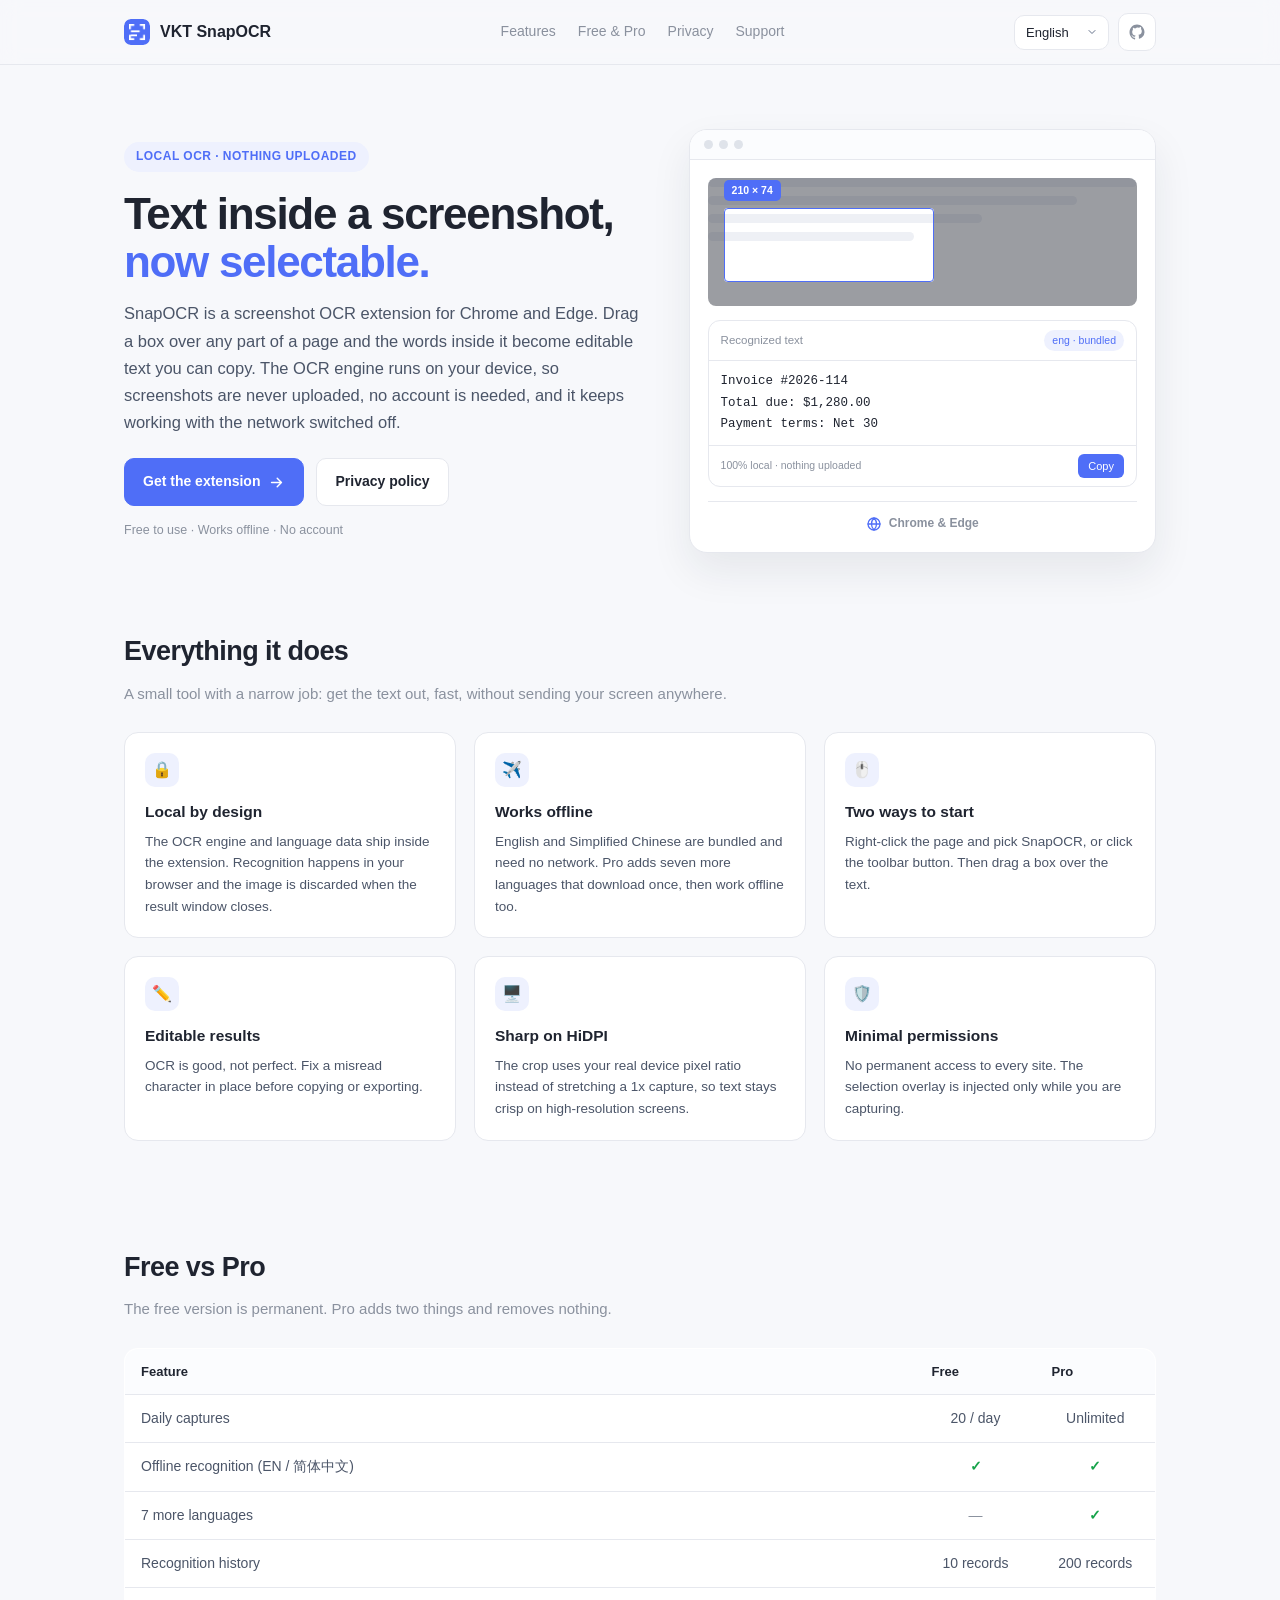
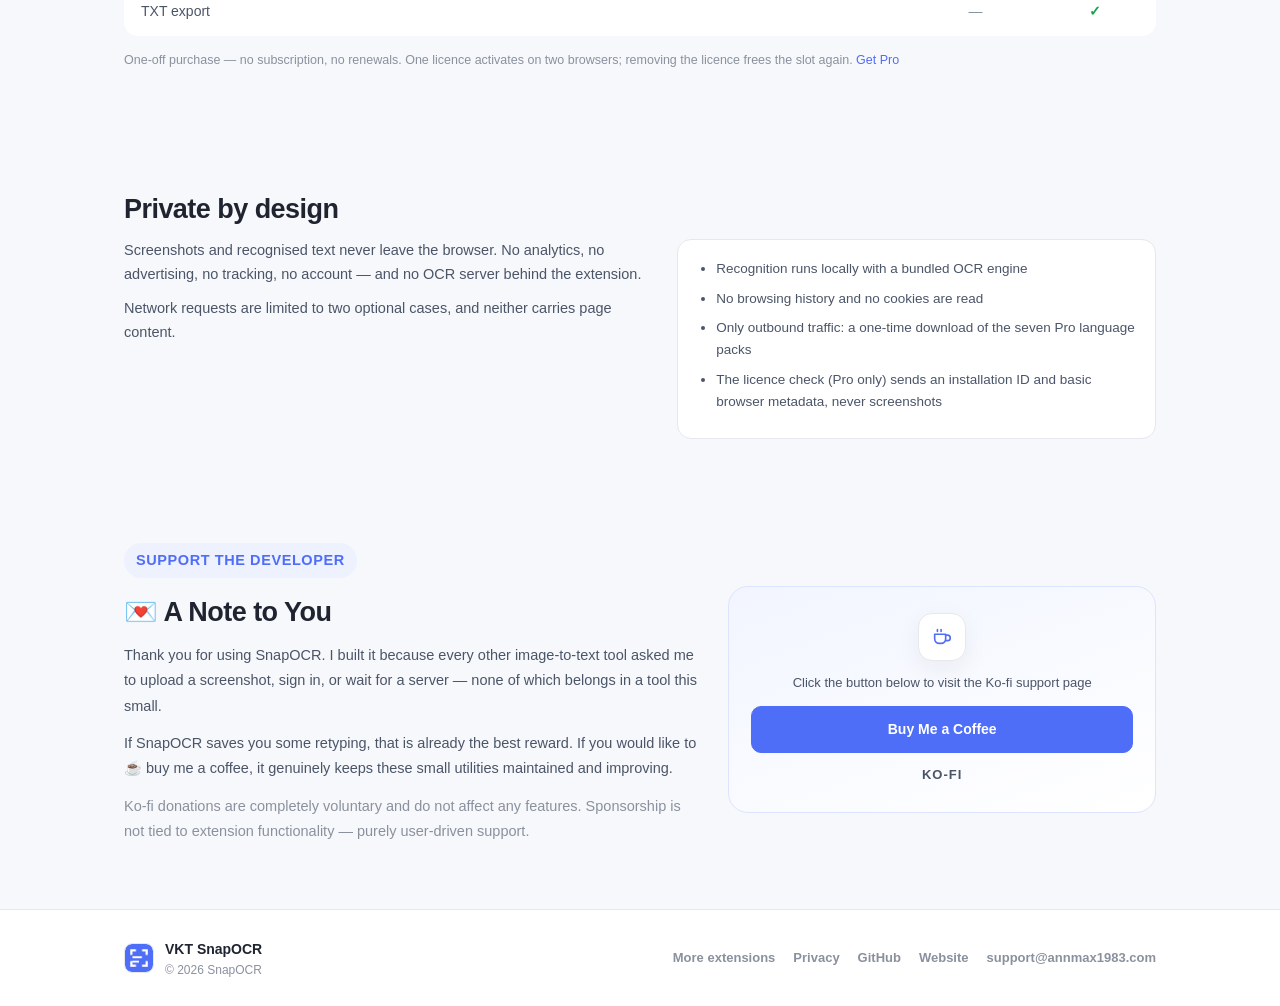
==== index.html @ 5185edb7 "Initial commit: VKT SnapOCR store listing and landing page" ====
<!DOCTYPE html>
<html lang="en">
<head>
<meta charset="utf-8">
<meta name="viewport" content="width=device-width, initial-scale=1">
<title>VKT SnapOCR — Screenshot to text, 100% on your device</title>
<meta name="description" content="VKT SnapOCR is a screenshot OCR extension for Chrome and Edge. Drag a box over any part of a page and copy the text. The OCR runs locally: screenshots are never uploaded.">
<link rel="icon" href="icons/icon128.png">
<style>
:root{
  --accent:#4f6ef7;--accent-strong:#3d5bef;--accent-soft:#eef1fe;
  --ink:#1f2430;--body:#4b5568;--muted:#8a919e;--line:#e6e8ee;
  --bg:#f7f8fb;--surface:#fff;--radius:14px;
  --shadow:0 18px 40px rgba(31,36,48,.08);--shadow-soft:0 8px 24px rgba(31,36,48,.06);
}
*{box-sizing:border-box}
html{scroll-behavior:smooth;scroll-padding-top:88px}
body{
  margin:0;background:var(--bg);color:var(--body);
  font-family:-apple-system,"Segoe UI",Roboto,"Microsoft YaHei",Arial,sans-serif;
  font-size:16px;line-height:1.65;-webkit-font-smoothing:antialiased;
}
img{max-width:100%;display:block}
a{color:var(--accent);text-decoration:none}
a:hover{text-decoration:underline}
.wrap{max-width:1080px;margin:0 auto;padding:0 24px}
header.site{position:sticky;top:0;z-index:20;background:rgba(247,248,251,.88);backdrop-filter:blur(10px);border-bottom:1px solid var(--line)}
.topbar-inner{display:flex;align-items:center;justify-content:space-between;height:64px}
.brand{display:flex;align-items:center;gap:10px;font-weight:800;color:var(--ink);font-size:16px}
.brand img{width:26px;height:26px;border-radius:7px}
.nav-links{display:flex;gap:22px;font-size:14px}
.nav-links a{color:var(--muted)}
.nav-links a:hover{color:var(--accent);text-decoration:none}
.top-actions{display:flex;align-items:center;gap:9px}
.icon-btn{width:38px;height:38px;display:grid;place-items:center;border-radius:10px;border:1px solid var(--line);background:#fff;color:var(--muted)}
.icon-btn:hover{color:var(--accent);border-color:#cdd7fe;text-decoration:none}
.lang{appearance:none;border:1px solid var(--line);background:#fff;border-radius:10px;padding:9px 30px 9px 11px;font-size:13px;color:var(--ink);cursor:pointer;
  background-image:url("data:image/svg+xml,%3Csvg xmlns='http://www.w3.org/2000/svg' width='12' height='12' viewBox='0 0 24 24' fill='none' stroke='%2364718a' stroke-width='2' stroke-linecap='round' stroke-linejoin='round'%3E%3Cpath d='m6 9 6 6 6-6'/%3E%3C/svg%3E");
  background-repeat:no-repeat;background-position:right 10px center;background-size:12px}

.hero{padding:64px 0 24px}
.hero-grid{display:grid;grid-template-columns:1.05fr .95fr;gap:48px;align-items:center}
.kicker{display:inline-flex;align-items:center;gap:8px;padding:5px 12px;border-radius:999px;background:var(--accent-soft);color:var(--accent);font-size:12px;font-weight:700;letter-spacing:.04em;text-transform:uppercase}
h1{font-size:44px;line-height:1.1;letter-spacing:-.03em;color:var(--ink);margin:18px 0 14px;font-weight:800}
h1 em{font-style:normal;color:var(--accent)}
.lede{font-size:16.5px;max-width:520px;margin:0 0 22px}
.cta-row{display:flex;gap:12px;flex-wrap:wrap;margin-bottom:14px}
.btn{display:inline-flex;align-items:center;justify-content:center;gap:8px;padding:11px 18px;border-radius:10px;border:1px solid var(--line);background:var(--surface);color:var(--ink);font-size:14px;font-weight:650}
.btn:hover{text-decoration:none;box-shadow:var(--shadow-soft)}
.btn-primary{background:var(--accent);border-color:var(--accent);color:#fff}
.btn-primary:hover{background:var(--accent-strong)}
.note{font-size:12.5px;color:var(--muted)}

.app-card{background:var(--surface);border:1px solid var(--line);border-radius:18px;box-shadow:var(--shadow);overflow:hidden}
.mock-bar{display:flex;align-items:center;gap:6px;padding:10px 14px;border-bottom:1px solid var(--line);background:#fbfcfe}
.dot{width:9px;height:9px;border-radius:50%;background:#dfe3ea}
.mock-body{padding:18px;position:relative}
.fake-lines span{display:block;height:9px;border-radius:5px;background:#eef0f5;margin-bottom:9px}
.fake-lines span:nth-child(2){width:86%}
.fake-lines span:nth-child(3){width:64%}
.sel{position:absolute;left:16px;top:30px;width:210px;height:74px;border:1.5px solid var(--accent);border-radius:4px;box-shadow:0 0 0 999px rgba(18,22,34,.42)}
.sel-tag{position:absolute;left:16px;top:2px;background:var(--accent);color:#fff;font-size:10.5px;font-weight:700;padding:2px 8px;border-radius:5px}
.result-card{margin-top:14px;border:1px solid var(--line);border-radius:12px;background:#fff}
.result-head{display:flex;justify-content:space-between;align-items:center;padding:9px 12px;border-bottom:1px solid var(--line);font-size:11.5px;color:var(--muted)}
.result-text{padding:10px 12px;font-size:12.5px;line-height:1.7;color:var(--ink);font-family:Consolas,"Microsoft YaHei",monospace}
.result-foot{display:flex;justify-content:space-between;align-items:center;padding:8px 12px;border-top:1px solid var(--line);font-size:10.5px;color:var(--muted)}
.pill{font-size:10.5px;color:var(--accent);background:var(--accent-soft);border-radius:999px;padding:2px 8px}
.mini-btn{font-size:11px;background:var(--accent);color:#fff;border-radius:6px;padding:3px 10px}
.app-footer{display:flex;align-items:center;justify-content:center;gap:7px;margin-top:14px;padding-top:12px;border-top:1px solid var(--line);color:var(--muted);font-size:12px;font-weight:650}
.app-footer svg{color:var(--accent)}

section.block{padding:52px 0}
h2{font-size:27px;letter-spacing:-.02em;color:var(--ink);margin:0 0 8px;font-weight:800}
.sub{color:var(--muted);margin:0 0 26px;font-size:15px}
.grid{display:grid;grid-template-columns:repeat(3,1fr);gap:18px}
.card{background:var(--surface);border:1px solid var(--line);border-radius:var(--radius);padding:20px}
.card h3{margin:0 0 6px;font-size:15.5px;color:var(--ink);font-weight:750}
.card p{margin:0;font-size:13.5px;line-height:1.6}
.ico{width:34px;height:34px;border-radius:10px;background:var(--accent-soft);display:flex;align-items:center;justify-content:center;margin-bottom:12px;font-size:16px}

table.plans{width:100%;border-collapse:collapse;background:var(--surface);border:1px solid var(--line);border-radius:var(--radius);overflow:hidden;font-size:14px}
table.plans th,table.plans td{padding:12px 16px;border-bottom:1px solid var(--line);text-align:left}
table.plans th{background:#fbfcfe;color:var(--ink);font-size:13px}
table.plans tr:last-child td{border-bottom:none}
table.plans td:not(:first-child){text-align:center;width:120px}
.yes{color:#16a34a;font-weight:700}
.no{color:var(--muted)}

.privacy-grid{display:grid;grid-template-columns:1.05fr .95fr;gap:24px;align-items:start}
.privacy-copy p{margin:0 0 10px;font-size:14.5px}
.privacy-list{background:var(--surface);border:1px solid var(--line);border-radius:var(--radius);padding:18px 20px}
.privacy-list ul{margin:0;padding-left:18px;font-size:13.5px}
.privacy-list li{margin-bottom:7px}

.support-grid{display:grid;grid-template-columns:1.15fr .85fr;gap:26px;align-items:center}
.support-copy p{max-width:640px;margin:0 0 12px;font-size:14.5px;line-height:1.75}
.disclaimer{margin:0;color:var(--muted);font-size:12px;line-height:1.6}
.kofi{display:flex;flex-direction:column;align-items:center;gap:12px;padding:26px 22px;border:1px solid #dde4fd;border-radius:20px;background:linear-gradient(160deg,#f2f5ff 0%,#ffffff 100%);text-align:center}
.kofi-icon{display:grid;place-items:center;width:48px;height:48px;border-radius:14px;background:#fff;border:1px solid var(--line);color:var(--accent);box-shadow:var(--shadow-soft)}
.kofi p{margin:0;color:var(--body);font-size:13px;line-height:1.6}
.kofi-btn{width:100%}
.kofi-note{margin:0;color:var(--muted);font-size:11.5px;font-weight:700;letter-spacing:.08em;text-transform:uppercase}

.site-footer{border-top:1px solid var(--line);background:#fff;padding:28px 0}
.footer-inner{display:flex;flex-wrap:wrap;gap:20px 32px;align-items:center;justify-content:space-between}
.footer-brand{display:flex;align-items:center;gap:11px;color:var(--ink);font-size:14px;font-weight:700}
.footer-brand img{width:30px;height:30px;border-radius:8px;border:1px solid var(--line);background:#fff}
.footer-brand .copy{display:block;color:var(--muted);font-size:12px;font-weight:500;line-height:1.4;margin-top:1px}
.footer-links{display:flex;flex-wrap:wrap;gap:9px 18px;align-items:center;font-size:13px;font-weight:600}
.footer-links a{color:var(--muted)}
.footer-links a:hover{color:var(--accent);text-decoration:none}

@media (max-width:900px){
  .hero-grid,.privacy-grid,.support-grid{grid-template-columns:1fr;gap:32px}
  h1{font-size:34px}
  .grid{grid-template-columns:1fr}
  .nav-links{display:none}
}
@media (max-width:560px){
  .brand span.name{display:none}
  .footer-inner{align-items:flex-start;flex-direction:column}
}
@media (prefers-reduced-motion:reduce){html{scroll-behavior:auto}*,*::before,*::after{transition:none!important;animation:none!important}}
</style>
</head>
<body>

<header class="site">
  <div class="wrap topbar-inner">
    <a class="brand" href="index.html"><img src="icons/icon128.png" alt=""><span class="name">VKT SnapOCR</span></a>
    <nav class="nav-links" aria-label="Main">
      <a href="#features" data-k="nav.features">Features</a>
      <a href="#plans" data-k="nav.plans">Free &amp; Pro</a>
      <a href="#privacy" data-k="nav.privacy">Privacy</a>
      <a href="#support" data-k="nav.support">Support</a>
    </nav>
    <div class="top-actions">
      <select class="lang" id="lang-select" aria-label="Language">
        <option value="en">English</option>
        <option value="zh">简体中文</option>
        <option value="ja">日本語</option>
        <option value="de">Deutsch</option>
        <option value="es">Español</option>
        <option value="fr">Français</option>
      </select>
      <a class="icon-btn" id="github-btn" href="https://github.com/annmax1983/SnapOCR" target="_blank" rel="noopener" aria-label="GitHub">
        <svg viewBox="0 0 24 24" width="18" height="18" aria-hidden="true" fill="currentColor"><path d="M12 2C6.48 2 2 6.58 2 12.25c0 4.53 2.87 8.37 6.84 9.73.5.1.68-.22.68-.49 0-.24-.01-1.05-.01-1.9-2.78.62-3.37-1.21-3.37-1.21-.45-1.18-1.11-1.5-1.11-1.5-.91-.64.07-.63.07-.63 1 .07 1.53 1.06 1.53 1.06.89 1.56 2.34 1.11 2.91.85.09-.66.35-1.11.63-1.36-2.22-.26-4.56-1.14-4.56-5.07 0-1.12.39-2.03 1.03-2.75-.1-.26-.45-1.3.1-2.71 0 0 .84-.28 2.75 1.05A9.4 9.4 0 0 1 12 5.96c.85 0 1.71.12 2.51.35 1.91-1.33 2.75-1.05 2.75-1.05.55 1.41.2 2.45.1 2.71.64.72 1.03 1.63 1.03 2.75 0 3.94-2.34 4.81-4.57 5.06.36.32.68.94.68 1.9 0 1.37-.01 2.47-.01 2.81 0 .27.18.6.69.49A10.02 10.02 0 0 0 22 12.25C22 6.58 17.52 2 12 2Z"/></svg>
      </a>
    </div>
  </div>
</header>

<main>
  <section class="hero">
    <div class="wrap hero-grid">
      <div>
        <span class="kicker" data-k="tagline">Local OCR · nothing uploaded</span>
        <h1><span data-k="h1a">Text inside a screenshot,</span><br><em data-k="h1b">now selectable.</em></h1>
        <p class="lede" data-k="intro">Drag a box over any part of a page and SnapOCR turns the pixels into editable text.</p>
        <div class="cta-row">
          <a class="btn btn-primary" id="cta-btn" href="https://www.annmax1983.com/extensions/snapocr" target="_blank" rel="noopener">
            <span data-k="cta">Get the extension</span>
            <svg viewBox="0 0 24 24" width="17" height="17" aria-hidden="true" fill="none" stroke="currentColor" stroke-width="2" stroke-linecap="round" stroke-linejoin="round"><path d="M5 12h14M13 6l6 6-6 6"/></svg>
          </a>
          <a class="btn" id="policy-btn" href="privacy-policy.html" data-k="privacyLink">Privacy policy</a>
        </div>
        <div class="note" data-k="note">Free to use · Works offline · No account</div>
      </div>

      <div class="app-card" aria-hidden="true">
        <div class="mock-bar"><span class="dot"></span><span class="dot"></span><span class="dot"></span></div>
        <div class="mock-body">
          <div style="position:relative;height:128px;overflow:hidden;border-radius:8px">
            <div class="fake-lines"><span></span><span></span><span></span><span style="width:48%"></span></div>
            <div class="sel"></div>
            <div class="sel-tag">210 × 74</div>
          </div>
          <div class="result-card">
            <div class="result-head"><span data-k="mockText">Recognized text</span><span class="pill">eng · bundled</span></div>
            <div class="result-text">Invoice #2026-114<br>Total due: $1,280.00<br>Payment terms: Net 30</div>
            <div class="result-foot"><span data-k="mockLocal">100% local · nothing uploaded</span><span class="mini-btn" data-k="mockCopy">Copy</span></div>
          </div>
          <div class="app-footer">
            <svg viewBox="0 0 24 24" width="16" height="16" aria-hidden="true" fill="none" stroke="currentColor" stroke-width="1.9" stroke-linecap="round" stroke-linejoin="round"><circle cx="12" cy="12" r="9"/><path d="M3 12h18M12 3c2.5 2.6 3.8 5.7 3.8 9s-1.3 6.4-3.8 9c-2.5-2.6-3.8-5.7-3.8-9S9.5 5.6 12 3Z"/></svg>
            <span data-k="browsers">Chrome &amp; Edge</span>
          </div>
        </div>
      </div>
    </div>
  </section>

  <section class="block" id="features">
    <div class="wrap">
      <h2 data-k="features.title">Everything it does</h2>
      <p class="sub" data-k="features.sub">A small tool with a narrow job.</p>
      <div class="grid" id="feature-grid"></div>
    </div>
  </section>

  <section class="block" id="plans">
    <div class="wrap">
      <h2 data-k="plans.title">Free vs Pro</h2>
      <p class="sub" data-k="plans.sub">The free version is permanent.</p>
      <table class="plans">
        <thead><tr><th data-k="plans.colFeature">Feature</th><th data-k="plans.colFree">Free</th><th data-k="plans.colPro">Pro</th></tr></thead>
        <tbody id="plan-rows"></tbody>
      </table>
      <p class="note" style="margin-top:14px"><span data-k="plans.note">One licence activates on two browsers.</span> <a id="pro-link" href="https://annmax1983.com/checkout?plugin=snapocr" target="_blank" rel="noopener" data-k="plans.cta">Get Pro</a></p>
    </div>
  </section>

  <section class="block" id="privacy">
    <div class="wrap">
      <h2 data-k="privacy.title">Private by design</h2>
      <div class="privacy-grid">
        <div class="privacy-copy">
          <p data-k="privacy.p1">Screenshots and recognised text never leave the browser.</p>
          <p data-k="privacy.p2">There is no OCR server behind SnapOCR.</p>
        </div>
        <div class="privacy-list"><ul id="privacy-bullets"></ul></div>
      </div>
    </div>
  </section>

  <section class="block" id="support">
    <div class="wrap">
      <div class="support-grid">
        <div class="support-copy">
          <p class="kicker" data-k="support.kicker">Support the developer</p>
          <h2 data-k="support.title">💌 A Note to You</h2>
          <p data-k="support.p1">Thank you for using SnapOCR.</p>
          <p data-k="support.p2">If it saves you some retyping, that is already the best reward.</p>
          <p class="disclaimer" data-k="support.disclaimer">Ko-fi donations are completely voluntary and do not affect any features.</p>
        </div>
        <div class="kofi">
          <div class="kofi-icon"><svg viewBox="0 0 24 24" width="22" height="22" aria-hidden="true" fill="none" stroke="currentColor" stroke-width="1.8" stroke-linecap="round" stroke-linejoin="round"><path d="M4 9h12v5a5 5 0 0 1-5 5H9a5 5 0 0 1-5-5V9Z"/><path d="M16 10h2a3 3 0 0 1 0 6h-2"/><path d="M7 4v2M11 4v2"/></svg></div>
          <p data-k="support.hint">Click the button below to visit the support page</p>
          <a class="btn btn-primary kofi-btn" id="kofi-btn" href="https://ko-fi.com/annmax?ref=snapocr" target="_blank" rel="noopener"><span data-k="support.btn">Buy Me a Coffee</span></a>
          <p class="kofi-note">Ko-fi</p>
        </div>
      </div>
    </div>
  </section>
</main>

<footer class="site-footer">
  <div class="wrap footer-inner">
    <div class="footer-brand">
      <img src="icons/icon128.png" alt="" width="30" height="30">
      <div>VKT SnapOCR<span class="copy" id="footer-copy">© 2026 VKT SnapOCR</span></div>
    </div>
    <nav class="footer-links" aria-label="Footer">
      <a href="https://annmax1983.com/extensions.html" target="_blank" rel="noopener" data-k="footer.more">More extensions</a>
      <a href="privacy-policy.html" data-k="footer.privacy">Privacy</a>
      <a href="https://github.com/annmax1983/SnapOCR" target="_blank" rel="noopener" data-k="footer.github">GitHub</a>
      <a href="https://www.annmax1983.com/extensions/snapocr" target="_blank" rel="noopener" data-k="footer.site">Website</a>
      <a href="mailto:support@annmax1983.com">support@annmax1983.com</a>
    </nav>
  </div>
</footer>

<script>
const MODEL = {
langs: {
en: {
  tagline: "Local OCR · nothing uploaded",
  h1a: "Text inside a screenshot,",
  h1b: "now selectable.",
  intro: "SnapOCR is a screenshot OCR extension for Chrome and Edge. Drag a box over any part of a page and the words inside it become editable text you can copy. The OCR engine runs on your device, so screenshots are never uploaded, no account is needed, and it keeps working with the network switched off.",
  cta: "Get the extension",
  note: "Free to use · Works offline · No account",
  privacyLink: "Privacy policy",
  mockText: "Recognized text",
  mockLocal: "100% local · nothing uploaded",
  mockCopy: "Copy",
  browsers: "Chrome & Edge",
  nav: { features: "Features", plans: "Free & Pro", privacy: "Privacy", support: "Support" },
  features: {
    title: "Everything it does",
    sub: "A small tool with a narrow job: get the text out, fast, without sending your screen anywhere.",
    items: [
      { ic: "🔒", t: "Local by design", d: "The OCR engine and language data ship inside the extension. Recognition happens in your browser and the image is discarded when the result window closes." },
      { ic: "✈️", t: "Works offline", d: "English and Simplified Chinese are bundled and need no network. Pro adds seven more languages that download once, then work offline too." },
      { ic: "🖱️", t: "Two ways to start", d: "Right-click the page and pick SnapOCR, or click the toolbar button. Then drag a box over the text." },
      { ic: "✏️", t: "Editable results", d: "OCR is good, not perfect. Fix a misread character in place before copying or exporting." },
      { ic: "🖥️", t: "Sharp on HiDPI", d: "The crop uses your real device pixel ratio instead of stretching a 1x capture, so text stays crisp on high-resolution screens." },
      { ic: "🛡️", t: "Minimal permissions", d: "No permanent access to every site. The selection overlay is injected only while you are capturing." }
    ]
  },
  plans: {
    title: "Free vs Pro",
    sub: "The free version is permanent. Pro adds two things and removes nothing.",
    colFeature: "Feature", colFree: "Free", colPro: "Pro",
    rows: [
      ["Daily captures", "20 / day", "Unlimited"],
      ["Offline recognition (EN / 简体中文)", "✓", "✓"],
      ["7 more languages", "—", "✓"],
      ["Recognition history", "10 records", "200 records"],
      ["TXT export", "—", "✓"]
    ],
    note: "One-off purchase — no subscription, no renewals. One licence activates on two browsers; removing the licence frees the slot again.",
    cta: "Get Pro"
  },
  privacy: {
    title: "Private by design",
    p1: "Screenshots and recognised text never leave the browser. No analytics, no advertising, no tracking, no account — and no OCR server behind the extension.",
    p2: "Network requests are limited to two optional cases, and neither carries page content.",
    bullets: [
      "Recognition runs locally with a bundled OCR engine",
      "No browsing history and no cookies are read",
      "Only outbound traffic: a one-time download of the seven Pro language packs",
      "The licence check (Pro only) sends an installation ID and basic browser metadata, never screenshots"
    ]
  },
  support: {
    kicker: "Support the developer",
    title: "💌 A Note to You",
    p1: "Thank you for using SnapOCR. I built it because every other image-to-text tool asked me to upload a screenshot, sign in, or wait for a server — none of which belongs in a tool this small.",
    p2: "If SnapOCR saves you some retyping, that is already the best reward. If you would like to ☕ buy me a coffee, it genuinely keeps these small utilities maintained and improving.",
    disclaimer: "Ko-fi donations are completely voluntary and do not affect any features. Sponsorship is not tied to extension functionality — purely user-driven support.",
    hint: "Click the button below to visit the Ko-fi support page",
    btn: "Buy Me a Coffee"
  },
  footer: {
    copy: "© 2026 SnapOCR",
    more: "More extensions",
    privacy: "Privacy",
    github: "GitHub",
    site: "Website"
  }
},
zh: {
  tagline: "本地 OCR · 截图不上传",
  h1a: "截图里的文字，",
  h1b: "现在能选中了。",
  intro: "SnapOCR 是一款面向 Chrome / Edge 的截图取字扩展。在网页上框选任意区域，里面的文字立刻变成可编辑、可复制的内容。OCR 引擎在你自己的设备上运行，截图永不上传，无需注册账号，断网也能照常用。",
  cta: "获取扩展",
  note: "免费使用 · 离线可用 · 无需注册",
  privacyLink: "隐私政策",
  mockText: "识别结果",
  mockLocal: "100% 本地 · 不上传",
  mockCopy: "复制",
  browsers: "Chrome & Edge",
  nav: { features: "功能", plans: "免费与 Pro", privacy: "隐私", support: "支持作者" },
  features: {
    title: "它能做什么",
    sub: "一个小工具，只干一件事：把文字快速取出来，且不把屏幕内容发送到任何地方。",
    items: [
      { ic: "🔒", t: "本地运行", d: "OCR 引擎和语言数据随扩展一起安装。识别在你自己的浏览器里完成，结果窗口关闭后图片即被丢弃。" },
      { ic: "✈️", t: "离线可用", d: "英文与简体中文已内置，无需联网；另外 7 种语言属 Pro，下载一次后同样可离线使用。" },
      { ic: "🖱️", t: "两种启动方式", d: "在页面上右键选择 SnapOCR，或点工具栏按钮，然后框选文字即可。" },
      { ic: "✏️", t: "结果可编辑", d: "OCR 只是准，不是完美。复制或导出前可以先改掉错字。" },
      { ic: "🖥️", t: "高分屏清晰", d: "按真实设备像素比裁剪，而不是把 1 倍图拉伸，高分屏下文字依然锐利。" },
      { ic: "🛡️", t: "权限最小化", d: "不申请常驻全站访问权限，只有你发起识别时才注入选区层。" }
    ]
  },
  plans: {
    title: "免费版与 Pro",
    sub: "免费版永久可用。Pro 只多了两项，不减少任何现有功能。",
    colFeature: "功能", colFree: "免费", colPro: "Pro",
    rows: [
      ["每日识别次数", "20 次 / 天", "无限制"],
      ["离线识别（英文 / 简体中文）", "✓", "✓"],
      ["另外 7 种语言", "—", "✓"],
      ["识别历史", "10 条", "200 条"],
      ["导出 TXT", "—", "✓"]
    ],
    note: "一次性买断，无订阅、不自动续费。一个授权码可在两个浏览器激活，注销后名额释放。",
    cta: "获取 Pro"
  },
  privacy: {
    title: "隐私优先",
    p1: "截图和识别结果从不离开浏览器。没有统计、没有广告、没有追踪、不需要账号，扩展背后也没有 OCR 服务器。",
    p2: "网络请求只有两种可选情况，且都不包含页面内容。",
    bullets: [
      "识别由内置 OCR 引擎在本地完成",
      "不读取浏览记录，不读取 Cookie",
      "唯一的对外流量：7 种 Pro 语言包的一次性下载",
      "授权校验（仅 Pro）只发送安装标识与基础浏览器信息，绝不包含截图"
    ]
  },
  support: {
    kicker: "支持开发者",
    title: "💌 说给你听",
    p1: "谢谢你使用 SnapOCR。做它是因为别的「图片转文字」工具都要求上传截图、登录账号或者等服务器响应——这些都不该出现在这么小的工具里。",
    p2: "如果 SnapOCR 帮你少打了一些字，这已经是最好的回报。如果你愿意 ☕ 请我喝杯咖啡，那确实能让这类小工具持续维护下去。",
    disclaimer: "Ko-fi 捐赠完全自愿，不影响任何功能。赞助与扩展功能无关，纯粹是用户自发支持。",
    hint: "点击下方按钮前往 Ko-fi 支持页面",
    btn: "请我喝杯咖啡"
  },
  footer: {
    copy: "© 2026 SnapOCR",
    more: "更多扩展",
    privacy: "隐私政策",
    github: "GitHub",
    site: "官方网站"
  }
}
,ja: {
  tagline: "ローカル OCR · アップロードなし",
  h1a: "スクリーンショットの文字が、",
  h1b: "選択できるようになる。",
  intro: "SnapOCR は Chrome / Edge 向けのスクリーンショット OCR 拡張機能です。ページ上の任意の範囲をドラッグで囲むと、中の文字が編集・コピーできるテキストになります。OCR エンジンは端末上で動くため、スクリーンショットがアップロードされることはなく、アカウントも不要、オフラインでも動作します。",
  cta: "拡張機能を入手",
  note: "無料 · オフライン対応 · 登録不要",
  privacyLink: "プライバシーポリシー",
  mockText: "認識結果",
  mockLocal: "100% ローカル · アップロードなし",
  mockCopy: "コピー",
  browsers: "Chrome & Edge",
  nav: { features: "機能", plans: "無料と Pro", privacy: "プライバシー", support: "支援" },
  features: {
    title: "できること",
    sub: "やることは一つ：画面の内容をどこにも送らず、素早く文字を取り出す。",
    items: [
      { ic: "🔒", t: "ローカル設計", d: "OCR エンジンと言語データは拡張機能に同梱。認識はブラウザ内で完結し、結果ウィンドウを閉じれば画像は破棄されます。" },
      { ic: "✈️", t: "オフラインで動く", d: "英語と簡体字中国語は同梱で通信不要。残り 7 言語は Pro の機能で、初回ダウンロード後オフラインで利用できます。" },
      { ic: "🖱️", t: "2つの起動方法", d: "ページを右クリックして SnapOCR を選ぶか、ツールバーボタンを押すだけ。あとは文字を囲むだけです。" },
      { ic: "✏️", t: "結果は編集可能", d: "OCR は高精度ですが完璧ではありません。コピー前に誤認識をその場で修正できます。" },
      { ic: "🖥️", t: "高解像度でも鮮明", d: "実際の device pixel ratio で切り取るため、1x 画像を引き伸ばすようなぼやけが起きません。" },
      { ic: "🛡️", t: "最小限の権限", d: "全サイトへの常駐アクセスは要求しません。選択オーバーレイは実行時のみ注入されます。" }
    ]
  },
  plans: {
    title: "無料版と Pro",
    sub: "無料版は永久に使えます。Pro は 2 点を追加するだけで、機能を削りません。",
    colFeature: "機能", colFree: "無料", colPro: "Pro",
    rows: [
      ["1 日の認識回数", "20 回 / 日", "無制限"],
      ["オフライン認識（英語 / 簡体字中国語）", "✓", "✓"],
      ["残り 7 言語", "—", "✓"],
      ["認識履歴", "10 件", "200 件"],
      ["TXT 書き出し", "—", "✓"]
    ],
    note: "買い切り（サブスクなし・自動更新なし）。1 つのライセンスで 2 つのブラウザーまで有効化でき、解除すると枠が空きます。",
    cta: "Pro を入手"
  },
  privacy: {
    title: "プライバシー重視",
    p1: "スクリーンショットと認識結果がブラウザの外に出ることはありません。解析・広告・トラッキング・アカウントはなく、拡張機能の背後に OCR サーバーもありません。",
    p2: "通信が発生するのは任意の 2 つの場面だけで、どちらもページ内容を含みません。",
    bullets: [
      "認識は同梱の OCR エンジンによるローカル処理",
      "閲覧履歴や Cookie は読み取りません",
      "外部通信は Pro の 7 言語パックの初回ダウンロードのみ",
      "ライセンス確認（Pro のみ）はインストール識別子と基本情報のみで、スクリーンショットは送りません"
    ]
  },
  support: {
    kicker: "開発者を支援",
    title: "💌 あなたへ",
    p1: "SnapOCR を使ってくださりありがとうございます。他の「画像からテキスト」ツールはアップロードやログイン、サーバー待ちを求めますが、この規模の道具にそれは要らないと思って作りました。",
    p2: "打ち直しが少し減ったなら、それが一番の報酬です。もし ☕ コーヒーをご馳走いただけるなら、こうした小さな道具を維持していく大きな支えになります。",
    disclaimer: "Ko-fi でのご支援は完全に任意で、機能には一切影響しません。スポンサーシップは拡張機能の機能と無関係です。",
    hint: "下のボタンから Ko-fi のサポートページへ移動します",
    btn: "コーヒーをご馳走する"
  },
  footer: {
    copy: "© 2026 SnapOCR",
    more: "他の拡張機能",
    privacy: "プライバシー",
    github: "GitHub",
    site: "公式サイト"
  }
},
de: {
  tagline: "Lokale OCR · kein Upload",
  h1a: "Text im Screenshot,",
  h1b: "jetzt markierbar.",
  intro: "SnapOCR ist eine Screenshot-OCR-Erweiterung für Chrome und Edge. Ziehen Sie einen Rahmen über einen beliebigen Seitenbereich, und der Text darin wird bearbeitbar und kopierbar. Die OCR-Engine läuft auf Ihrem Gerät: Screenshots werden nie hochgeladen, ein Konto ist nicht nötig, und es funktioniert auch ohne Netzwerk.",
  cta: "Erweiterung holen",
  note: "Kostenlos · Offline nutzbar · Kein Konto",
  privacyLink: "Datenschutz",
  mockText: "Erkannter Text",
  mockLocal: "100 % lokal · kein Upload",
  mockCopy: "Kopieren",
  browsers: "Chrome & Edge",
  nav: { features: "Funktionen", plans: "Free & Pro", privacy: "Datenschutz", support: "Unterstützen" },
  features: {
    title: "Was sie kann",
    sub: "Ein kleines Werkzeug mit einer klaren Aufgabe: Text schnell herausholen, ohne den Bildschirm irgendwohin zu senden.",
    items: [
      { ic: "🔒", t: "Lokal gedacht", d: "OCR-Engine und Sprachdaten sind in der Erweiterung enthalten. Die Erkennung läuft im Browser, das Bild wird beim Schließen des Fensters verworfen." },
      { ic: "✈️", t: "Funktioniert offline", d: "Englisch und Chinesisch (vereinfacht) sind enthalten und brauchen kein Netz. Die sieben weiteren Sprachen sind Teil von Pro — einmal geladen, laufen sie offline." },
      { ic: "🖱️", t: "Zwei Einstiege", d: "Rechtsklick auf die Seite und SnapOCR wählen, oder den Symbolleisten-Button klicken. Dann Rahmen ziehen." },
      { ic: "✏️", t: "Bearbeitbares Ergebnis", d: "OCR ist gut, nicht perfekt. Fehler lassen sich vor dem Kopieren direkt korrigieren." },
      { ic: "🖥️", t: "Scharf auf HiDPI", d: "Der Zuschnitt nutzt den echten device pixel ratio statt ein 1x-Bild zu strecken." },
      { ic: "🛡️", t: "Minimale Rechte", d: "Kein dauerhafter Zugriff auf alle Seiten. Das Auswahl-Overlay wird nur während der Aufnahme injiziert." }
    ]
  },
  plans: {
    title: "Kostenlos vs Pro",
    sub: "Die kostenlose Version bleibt dauerhaft. Pro fügt zwei Dinge hinzu und nimmt nichts weg.",
    colFeature: "Funktion", colFree: "Free", colPro: "Pro",
    rows: [
      ["Aufnahmen pro Tag", "20 / Tag", "Unbegrenzt"],
      ["Offline-Erkennung (EN / 简体中文)", "✓", "✓"],
      ["7 weitere Sprachen", "—", "✓"],
      ["Verlauf", "10 Einträge", "200 Einträge"],
      ["TXT-Export", "—", "✓"]
    ],
    note: "Einmaliger Kauf — kein Abo, keine Verlängerung. Eine Lizenz gilt für zwei Browser; nach dem Entfernen wird der Platz wieder frei.",
    cta: "Pro holen"
  },
  privacy: {
    title: "Datenschutz by design",
    p1: "Screenshots und erkannter Text verlassen den Browser nie. Keine Analyse, keine Werbung, kein Tracking, kein Konto — und kein OCR-Server hinter der Erweiterung.",
    p2: "Netzwerkanfragen gibt es nur in zwei optionalen Fällen, und keiner überträgt Seiteninhalte.",
    bullets: [
      "Erkennung läuft lokal mit der mitgelieferten OCR-Engine",
      "Kein Lesen von Verlauf oder Cookies",
      "Einziger ausgehender Traffic: einmaliger Download der sieben Pro-Sprachpakete",
      "Die Lizenzprüfung (nur Pro) sendet Installations-ID und Browserdaten, nie Screenshots"
    ]
  },
  support: {
    kicker: "Entwickler unterstützen",
    title: "💌 Eine Notiz an Sie",
    p1: "Danke, dass Sie SnapOCR nutzen. Ich habe es gebaut, weil jedes andere Bild-zu-Text-Werkzeug einen Upload, eine Anmeldung oder einen Server verlangt — nichts davon gehört in ein so kleines Werkzeug.",
    p2: "Wenn SnapOCR Ihnen etwas Tippen erspart, ist das bereits die beste Belohnung. Wenn Sie mir ☕ einen Kaffee spendieren möchten, hält das diese kleinen Werkzeuge am Leben.",
    disclaimer: "Ko-fi-Spenden sind völlig freiwillig und beeinflussen keine Funktionen. Sponsoring ist nicht an Funktionen gebunden.",
    hint: "Klicken Sie unten, um die Ko-fi-Seite zu öffnen",
    btn: "Kaffee spendieren"
  },
  footer: {
    copy: "© 2026 SnapOCR",
    more: "Weitere Erweiterungen",
    privacy: "Datenschutz",
    github: "GitHub",
    site: "Website"
  }
}
,es: {
  tagline: "OCR local · sin subidas",
  h1a: "El texto de una captura,",
  h1b: "ahora seleccionable.",
  intro: "SnapOCR es una extensión de OCR por captura para Chrome y Edge. Arrastra un rectángulo sobre cualquier parte de una página y el texto se vuelve editable y copiable. El motor OCR se ejecuta en tu dispositivo: las capturas nunca se suben, no hace falta cuenta y sigue funcionando sin conexión.",
  cta: "Obtener la extensión",
  note: "Gratis · Funciona sin conexión · Sin cuenta",
  privacyLink: "Política de privacidad",
  mockText: "Texto reconocido",
  mockLocal: "100% local · sin subidas",
  mockCopy: "Copiar",
  browsers: "Chrome & Edge",
  nav: { features: "Funciones", plans: "Gratis y Pro", privacy: "Privacidad", support: "Apoyar" },
  features: {
    title: "Todo lo que hace",
    sub: "Una herramienta pequeña con un trabajo concreto: sacar el texto rápido, sin enviar tu pantalla a ningún sitio.",
    items: [
      { ic: "🔒", t: "Local por diseño", d: "El motor OCR y los datos de idioma van dentro de la extensión. El reconocimiento ocurre en tu navegador y la imagen se descarta al cerrar la ventana." },
      { ic: "✈️", t: "Funciona sin conexión", d: "Inglés y chino simplificado están incluidos y no necesitan red. Los otros siete idiomas son parte de Pro: se descargan una vez y luego funcionan offline." },
      { ic: "🖱️", t: "Dos formas de empezar", d: "Haz clic derecho en la página y elige SnapOCR, o pulsa el botón de la barra. Luego arrastra un recuadro." },
      { ic: "✏️", t: "Resultado editable", d: "El OCR es bueno, no perfecto. Corrige un carácter mal leído antes de copiar o exportar." },
      { ic: "🖥️", t: "Nítido en HiDPI", d: "El recorte usa el device pixel ratio real en lugar de estirar una captura 1x." },
      { ic: "🛡️", t: "Permisos mínimos", d: "Sin acceso permanente a todos los sitios. La capa de selección solo se inyecta durante la captura." }
    ]
  },
  plans: {
    title: "Gratis vs Pro",
    sub: "La versión gratuita es permanente. Pro añade dos cosas y no quita ninguna.",
    colFeature: "Función", colFree: "Gratis", colPro: "Pro",
    rows: [
      ["Capturas por día", "20 / día", "Ilimitadas"],
      ["Reconocimiento sin conexión (EN / 简体中文)", "✓", "✓"],
      ["Los otros 7 idiomas", "—", "✓"],
      ["Historial", "10 registros", "200 registros"],
      ["Exportación TXT", "—", "✓"]
    ],
    note: "Compra única: sin suscripción ni renovaciones. Una licencia activa dos navegadores; al desactivarla se libera la plaza.",
    cta: "Obtener Pro"
  },
  privacy: {
    title: "Privacidad por diseño",
    p1: "Las capturas y el texto reconocido nunca salen del navegador. Sin analítica, sin publicidad, sin rastreo, sin cuenta, y sin ningún servidor OCR detrás de la extensión.",
    p2: "Las peticiones de red se limitan a dos casos opcionales, y ninguno transporta contenido de páginas.",
    bullets: [
      "El reconocimiento se ejecuta en local con el motor OCR incluido",
      "No se lee el historial de navegación ni las cookies",
      "Único tráfico saliente: la descarga única de los siete paquetes de idioma Pro",
      "La validación de licencia (solo Pro) envía un ID de instalación y datos básicos, nunca capturas"
    ]
  },
  support: {
    kicker: "Apoyar al desarrollador",
    title: "💌 Una nota para ti",
    p1: "Gracias por usar SnapOCR. Lo construí porque todas las demás herramientas de imagen a texto me pedían subir la captura, iniciar sesión o esperar a un servidor: nada de eso encaja en una herramienta tan pequeña.",
    p2: "Si SnapOCR te ahorra algo de tecleo, esa ya es la mejor recompensa. Si te apetece ☕ invitarme a un café, ayuda de verdad a mantener estas utilidades pequeñas.",
    disclaimer: "Las donaciones por Ko-fi son totalmente voluntarias y no afectan a ninguna función. El patrocinio no está ligado a la funcionalidad de la extensión.",
    hint: "Haz clic en el botón para visitar la página de Ko-fi",
    btn: "Invítame a un café"
  },
  footer: {
    copy: "© 2026 SnapOCR",
    more: "Más extensiones",
    privacy: "Privacidad",
    github: "GitHub",
    site: "Sitio web"
  }
},
fr: {
  tagline: "OCR locale · aucun envoi",
  h1a: "Le texte d'une capture,",
  h1b: "désormais sélectionnable.",
  intro: "SnapOCR est une extension d'OCR par capture pour Chrome et Edge. Tracez un rectangle sur n'importe quelle zone d'une page et le texte devient modifiable et copiable. Le moteur OCR s'exécute sur votre appareil : les captures ne sont jamais envoyées, aucun compte n'est requis, et tout continue de fonctionner sans réseau.",
  cta: "Obtenir l'extension",
  note: "Gratuit · Fonctionne hors ligne · Sans compte",
  privacyLink: "Confidentialité",
  mockText: "Texte reconnu",
  mockLocal: "100 % local · aucun envoi",
  mockCopy: "Copier",
  browsers: "Chrome & Edge",
  nav: { features: "Fonctions", plans: "Gratuit et Pro", privacy: "Confidentialité", support: "Soutenir" },
  features: {
    title: "Tout ce qu'elle fait",
    sub: "Un petit outil avec une tâche précise : extraire le texte vite, sans envoyer votre écran quelque part.",
    items: [
      { ic: "🔒", t: "Local par conception", d: "Le moteur OCR et les données de langue sont embarqués. La reconnaissance se fait dans votre navigateur et l'image est supprimée à la fermeture de la fenêtre." },
      { ic: "✈️", t: "Fonctionne hors ligne", d: "L'anglais et le chinois simplifié sont inclus et ne demandent aucun réseau. Les sept autres langues font partie de Pro — un téléchargement, puis elles fonctionnent hors ligne." },
      { ic: "🖱️", t: "Deux façons de démarrer", d: "Clic droit sur la page puis choisissez SnapOCR, ou cliquez sur le bouton de la barre. Tracez ensuite un cadre." },
      { ic: "✏️", t: "Résultat modifiable", d: "L'OCR est bon, pas parfait. Corrigez un caractère mal lu avant de copier ou d'exporter." },
      { ic: "🖥️", t: "Net en HiDPI", d: "Le recadrage utilise le device pixel ratio réel au lieu d'étirer une capture 1x." },
      { ic: "🛡️", t: "Permissions minimales", d: "Aucun accès permanent à tous les sites. La couche de sélection n'est injectée que pendant la capture." }
    ]
  },
  plans: {
    title: "Gratuit vs Pro",
    sub: "La version gratuite est permanente. Pro ajoute deux choses et n'en retire aucune.",
    colFeature: "Fonction", colFree: "Gratuit", colPro: "Pro",
    rows: [
      ["Captures par jour", "20 / jour", "Illimitées"],
      ["Reconnaissance hors ligne (EN / 简体中文)", "✓", "✓"],
      ["Les 7 autres langues", "—", "✓"],
      ["Historique", "10 entrées", "200 entrées"],
      ["Export TXT", "—", "✓"]
    ],
    note: "Achat unique — sans abonnement ni renouvellement. Une licence active deux navigateurs ; la désactivation libère la place.",
    cta: "Obtenir Pro"
  },
  privacy: {
    title: "Confidentiel par conception",
    p1: "Les captures et le texte reconnu ne quittent jamais le navigateur. Aucune analyse, aucune publicité, aucun pistage, aucun compte — et aucun serveur OCR derrière l'extension.",
    p2: "Les requêtes réseau se limitent à deux cas facultatifs, et aucun ne transporte le contenu des pages.",
    bullets: [
      "La reconnaissance s'exécute en local avec le moteur OCR embarqué",
      "Aucune lecture de l'historique de navigation ni des cookies",
      "Seul trafic sortant : le téléchargement unique des sept paquets de langue Pro",
      "La vérification de licence (Pro uniquement) envoie un identifiant d'installation et des données de base, jamais de captures"
    ]
  },
  support: {
    kicker: "Soutenir le développeur",
    title: "💌 Un mot pour vous",
    p1: "Merci d'utiliser SnapOCR. Je l'ai créé parce que tous les autres outils d'image vers texte demandaient un envoi, une connexion ou un serveur : rien de tout cela n'a sa place dans un outil aussi petit.",
    p2: "Si SnapOCR vous évite de retaper du texte, c'est déjà la meilleure récompense. Si vous souhaitez ☕ m'offrir un café, cela aide vraiment à maintenir ces petits utilitaires.",
    disclaimer: "Les dons Ko-fi sont entièrement volontaires et n'affectent aucune fonctionnalité. Le sponsoring n'est pas lié au fonctionnement de l'extension.",
    hint: "Cliquez sur le bouton pour ouvrir la page Ko-fi",
    btn: "Offrez-moi un café"
  },
  footer: {
    copy: "© 2026 SnapOCR",
    more: "Autres extensions",
    privacy: "Confidentialité",
    github: "GitHub",
    site: "Site web"
  }
}
}
};

function get(obj, path) {
  return path.split('.').reduce((o, k) => (o && o[k] !== undefined ? o[k] : undefined), obj);
}

function render(lang) {
  const L = MODEL.langs[lang] || MODEL.langs.en;

  document.querySelectorAll('[data-k]').forEach(el => {
    const v = get(L, el.getAttribute('data-k'));
    if (typeof v === 'string') el.textContent = v;
  });

  // features
  const fg = document.getElementById('feature-grid');
  fg.textContent = '';
  L.features.items.forEach(item => {
    const card = document.createElement('div');
    card.className = 'card';
    const ic = document.createElement('div');
    ic.className = 'ico';
    ic.textContent = item.ic;
    const h3 = document.createElement('h3');
    h3.textContent = item.t;
    const p = document.createElement('p');
    p.textContent = item.d;
    card.append(ic, h3, p);
    fg.appendChild(card);
  });

  // plans
  const tb = document.getElementById('plan-rows');
  tb.textContent = '';
  L.plans.rows.forEach(row => {
    const tr = document.createElement('tr');
    const cells = [row[0], row[1], row[2]];
    cells.forEach((val, i) => {
      const td = document.createElement('td');
      td.textContent = val;
      if (i > 0) {
        if (val === '✓') td.className = 'yes';
        if (val === '—') td.className = 'no';
      }
      tr.appendChild(td);
    });
    tb.appendChild(tr);
  });

  // privacy bullets
  const ul = document.getElementById('privacy-bullets');
  ul.textContent = '';
  L.privacy.bullets.forEach(b => {
    const li = document.createElement('li');
    li.textContent = b;
    ul.appendChild(li);
  });

  document.getElementById('footer-copy').textContent = L.footer.copy;
  document.documentElement.lang = lang === 'zh' ? 'zh-CN' : lang;
  try { localStorage.setItem('snapocr_site_lang', lang); } catch (e) {}
}

document.getElementById('lang-select').addEventListener('change', e => render(e.target.value));

(function init() {
  let lang = 'en';
  try {
    const saved = localStorage.getItem('snapocr_site_lang');
    const nav = (navigator.language || 'en').toLowerCase();
    if (saved && MODEL.langs[saved]) lang = saved;
    else if (nav.startsWith('zh')) lang = 'zh';
    else if (nav.startsWith('ja')) lang = 'ja';
    else if (nav.startsWith('de')) lang = 'de';
    else if (nav.startsWith('es')) lang = 'es';
    else if (nav.startsWith('fr')) lang = 'fr';
  } catch (e) {}
  document.getElementById('lang-select').value = lang;
  render(lang);
})();
</script>
</body>
</html>
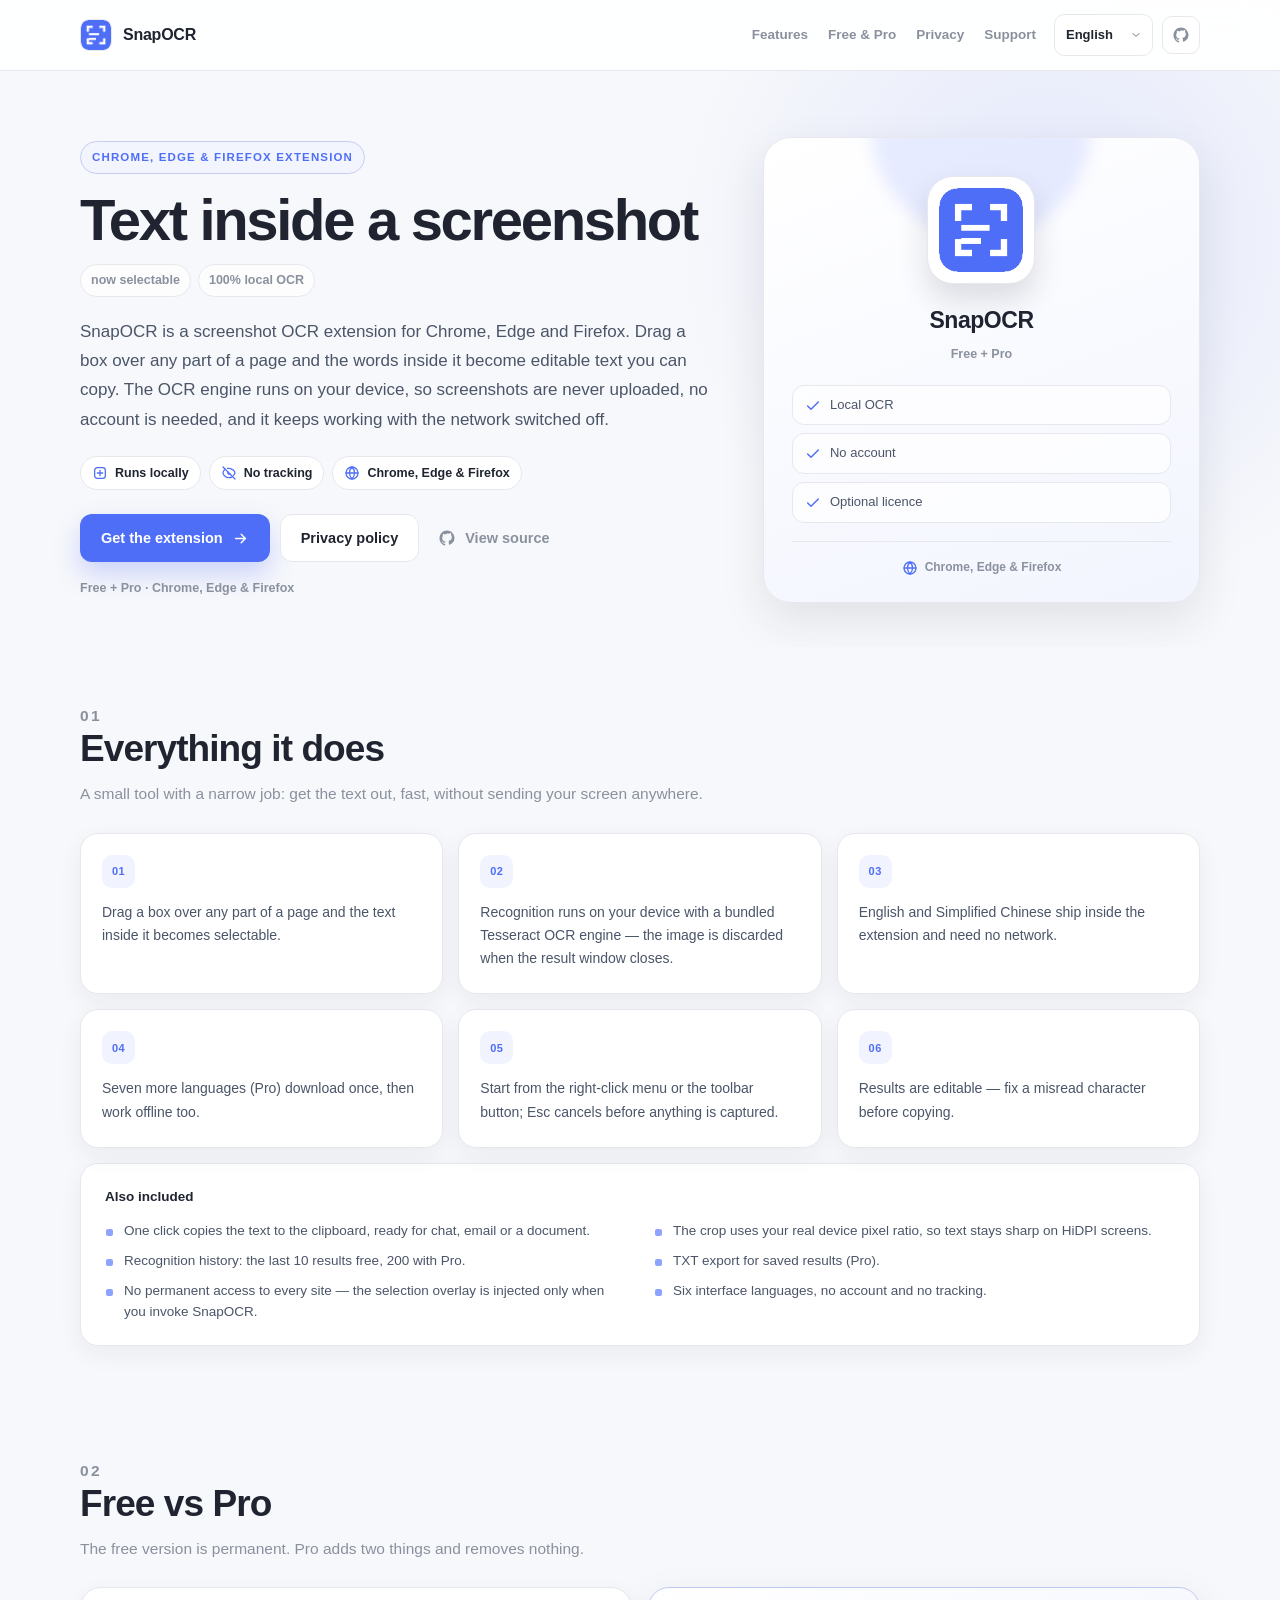
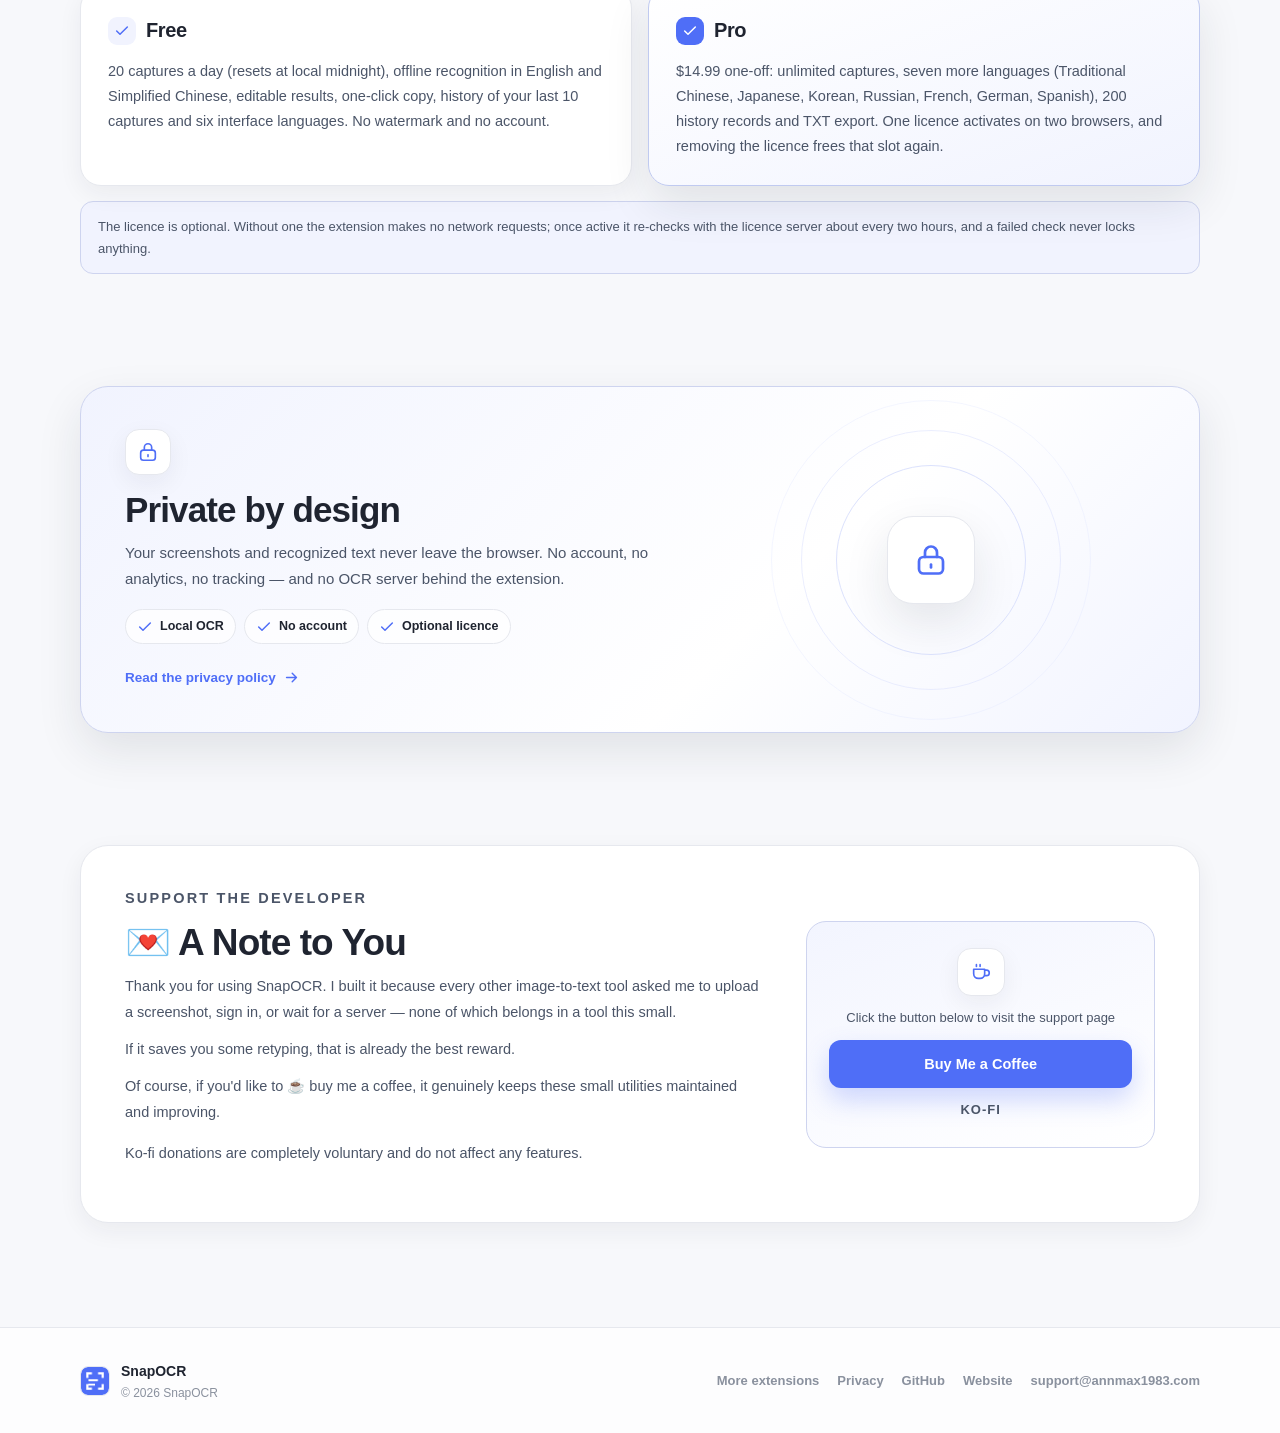
==== commit 28f31cc9: "site: restyle the pages and ship Firefox and six-language copy index.html and privacy-policy.html ar" ====
--- a/index.html
+++ b/index.html
@@ -3,105 +3,84 @@
 <head>
 <meta charset="utf-8">
 <meta name="viewport" content="width=device-width, initial-scale=1">
-<title>VKT SnapOCR — Screenshot to text, 100% on your device</title>
-<meta name="description" content="VKT SnapOCR is a screenshot OCR extension for Chrome and Edge. Drag a box over any part of a page and copy the text. The OCR runs locally: screenshots are never uploaded.">
+<title>SnapOCR — Text inside a screenshot</title>
+<meta name="description" content="SnapOCR is a screenshot OCR extension for Chrome, Edge and Firefox. Drag a box over any part of a page and the words inside it become editable text.">
 <link rel="icon" href="icons/icon128.png">
 <style>
 :root{
-  --accent:#4f6ef7;--accent-strong:#3d5bef;--accent-soft:#eef1fe;
-  --ink:#1f2430;--body:#4b5568;--muted:#8a919e;--line:#e6e8ee;
-  --bg:#f7f8fb;--surface:#fff;--radius:14px;
-  --shadow:0 18px 40px rgba(31,36,48,.08);--shadow-soft:0 8px 24px rgba(31,36,48,.06);
+  --accent:#4f6ef7;
+  --accent-2:#8ea2ff;
+  --bg:#f7f8fb;
+  --surface:#ffffff;
+  --ink:#1f2430;
+  --body:#4b5568;
+  --muted:#8a919e;
+  --line:#e6e8ee;
+  --tint:#eef1fe;
+  --tint:color-mix(in srgb, var(--accent) 8%, #ffffff);
+  --tint-strong:#e3e8fd;
+  --tint-strong:color-mix(in srgb, var(--accent) 14%, #ffffff);
+  --shadow:0 18px 45px rgba(31,36,48,.10);
+  --shadow-soft:0 8px 24px rgba(31,36,48,.06);
 }
 *{box-sizing:border-box}
-html{scroll-behavior:smooth;scroll-padding-top:88px}
+html{scroll-behavior:smooth;scroll-padding-top:96px}
 body{
-  margin:0;background:var(--bg);color:var(--body);
-  font-family:-apple-system,"Segoe UI",Roboto,"Microsoft YaHei",Arial,sans-serif;
-  font-size:16px;line-height:1.65;-webkit-font-smoothing:antialiased;
-}
-img{max-width:100%;display:block}
+  margin:0;
+  color:var(--body);
+  background:radial-gradient(900px 420px at 100% -8%, color-mix(in srgb, var(--accent-2) 12%, #ffffff) 0%, rgba(255,255,255,0) 70%), var(--bg);
+  font-family:"Segoe UI Variable Text","Segoe UI",-apple-system,BlinkMacSystemFont,"Helvetica Neue",Arial,sans-serif;
+  font-size:16px;
+  line-height:1.65;
+  -webkit-font-smoothing:antialiased;
+  text-rendering:optimizeLegibility;
+}
+img{display:block;max-width:100%}
 a{color:var(--accent);text-decoration:none}
 a:hover{text-decoration:underline}
-.wrap{max-width:1080px;margin:0 auto;padding:0 24px}
-header.site{position:sticky;top:0;z-index:20;background:rgba(247,248,251,.88);backdrop-filter:blur(10px);border-bottom:1px solid var(--line)}
-.topbar-inner{display:flex;align-items:center;justify-content:space-between;height:64px}
-.brand{display:flex;align-items:center;gap:10px;font-weight:800;color:var(--ink);font-size:16px}
-.brand img{width:26px;height:26px;border-radius:7px}
-.nav-links{display:flex;gap:22px;font-size:14px}
+button,select{font:inherit}
+[hidden]{display:none !important}
+::selection{background:color-mix(in srgb, var(--accent) 22%, #ffffff);color:var(--ink)}
+:focus-visible{outline:2px solid color-mix(in srgb, var(--accent) 55%, #ffffff);outline-offset:3px}
+.wrap{width:min(1120px, calc(100% - 40px));margin:0 auto}
+.topbar{position:sticky;top:0;z-index:40;background:rgba(255,255,255,.88);backdrop-filter:blur(16px);border-bottom:1px solid var(--line)}
+.topbar-inner{display:flex;align-items:center;gap:18px;height:70px}
+.brand{display:flex;align-items:center;gap:11px;color:var(--ink);font-size:16px;font-weight:750;letter-spacing:-.015em;white-space:nowrap}
+.brand:hover{text-decoration:none}
+.brand img{width:32px;height:32px;border-radius:9px;background:#fff;border:1px solid var(--line)}
+.nav-links{display:flex;align-items:center;gap:20px;margin-left:auto;font-size:13.5px;font-weight:650}
 .nav-links a{color:var(--muted)}
 .nav-links a:hover{color:var(--accent);text-decoration:none}
-.top-actions{display:flex;align-items:center;gap:9px}
+.top-actions{display:flex;align-items:center;gap:9px;margin-left:auto}
+.nav-links + .top-actions{margin-left:0}
 .icon-btn{width:38px;height:38px;display:grid;place-items:center;border-radius:10px;border:1px solid var(--line);background:#fff;color:var(--muted)}
-.icon-btn:hover{color:var(--accent);border-color:#cdd7fe;text-decoration:none}
-.lang{appearance:none;border:1px solid var(--line);background:#fff;border-radius:10px;padding:9px 30px 9px 11px;font-size:13px;color:var(--ink);cursor:pointer;
+.icon-btn:hover{color:var(--accent);border-color:color-mix(in srgb, var(--accent) 26%, var(--line));text-decoration:none}
+.lang{
+  appearance:none;-webkit-appearance:none;
+  border:1px solid var(--line);
+  background-color:#fff;
   background-image:url("data:image/svg+xml,%3Csvg xmlns='http://www.w3.org/2000/svg' width='12' height='12' viewBox='0 0 24 24' fill='none' stroke='%2364718a' stroke-width='2' stroke-linecap='round' stroke-linejoin='round'%3E%3Cpath d='m6 9 6 6 6-6'/%3E%3C/svg%3E");
-  background-repeat:no-repeat;background-position:right 10px center;background-size:12px}
-
-.hero{padding:64px 0 24px}
-.hero-grid{display:grid;grid-template-columns:1.05fr .95fr;gap:48px;align-items:center}
-.kicker{display:inline-flex;align-items:center;gap:8px;padding:5px 12px;border-radius:999px;background:var(--accent-soft);color:var(--accent);font-size:12px;font-weight:700;letter-spacing:.04em;text-transform:uppercase}
-h1{font-size:44px;line-height:1.1;letter-spacing:-.03em;color:var(--ink);margin:18px 0 14px;font-weight:800}
-h1 em{font-style:normal;color:var(--accent)}
-.lede{font-size:16.5px;max-width:520px;margin:0 0 22px}
-.cta-row{display:flex;gap:12px;flex-wrap:wrap;margin-bottom:14px}
-.btn{display:inline-flex;align-items:center;justify-content:center;gap:8px;padding:11px 18px;border-radius:10px;border:1px solid var(--line);background:var(--surface);color:var(--ink);font-size:14px;font-weight:650}
-.btn:hover{text-decoration:none;box-shadow:var(--shadow-soft)}
-.btn-primary{background:var(--accent);border-color:var(--accent);color:#fff}
-.btn-primary:hover{background:var(--accent-strong)}
-.note{font-size:12.5px;color:var(--muted)}
-
-.app-card{background:var(--surface);border:1px solid var(--line);border-radius:18px;box-shadow:var(--shadow);overflow:hidden}
-.mock-bar{display:flex;align-items:center;gap:6px;padding:10px 14px;border-bottom:1px solid var(--line);background:#fbfcfe}
-.dot{width:9px;height:9px;border-radius:50%;background:#dfe3ea}
-.mock-body{padding:18px;position:relative}
-.fake-lines span{display:block;height:9px;border-radius:5px;background:#eef0f5;margin-bottom:9px}
-.fake-lines span:nth-child(2){width:86%}
-.fake-lines span:nth-child(3){width:64%}
-.sel{position:absolute;left:16px;top:30px;width:210px;height:74px;border:1.5px solid var(--accent);border-radius:4px;box-shadow:0 0 0 999px rgba(18,22,34,.42)}
-.sel-tag{position:absolute;left:16px;top:2px;background:var(--accent);color:#fff;font-size:10.5px;font-weight:700;padding:2px 8px;border-radius:5px}
-.result-card{margin-top:14px;border:1px solid var(--line);border-radius:12px;background:#fff}
-.result-head{display:flex;justify-content:space-between;align-items:center;padding:9px 12px;border-bottom:1px solid var(--line);font-size:11.5px;color:var(--muted)}
-.result-text{padding:10px 12px;font-size:12.5px;line-height:1.7;color:var(--ink);font-family:Consolas,"Microsoft YaHei",monospace}
-.result-foot{display:flex;justify-content:space-between;align-items:center;padding:8px 12px;border-top:1px solid var(--line);font-size:10.5px;color:var(--muted)}
-.pill{font-size:10.5px;color:var(--accent);background:var(--accent-soft);border-radius:999px;padding:2px 8px}
-.mini-btn{font-size:11px;background:var(--accent);color:#fff;border-radius:6px;padding:3px 10px}
-.app-footer{display:flex;align-items:center;justify-content:center;gap:7px;margin-top:14px;padding-top:12px;border-top:1px solid var(--line);color:var(--muted);font-size:12px;font-weight:650}
-.app-footer svg{color:var(--accent)}
-
-section.block{padding:52px 0}
-h2{font-size:27px;letter-spacing:-.02em;color:var(--ink);margin:0 0 8px;font-weight:800}
-.sub{color:var(--muted);margin:0 0 26px;font-size:15px}
-.grid{display:grid;grid-template-columns:repeat(3,1fr);gap:18px}
-.card{background:var(--surface);border:1px solid var(--line);border-radius:var(--radius);padding:20px}
-.card h3{margin:0 0 6px;font-size:15.5px;color:var(--ink);font-weight:750}
-.card p{margin:0;font-size:13.5px;line-height:1.6}
-.ico{width:34px;height:34px;border-radius:10px;background:var(--accent-soft);display:flex;align-items:center;justify-content:center;margin-bottom:12px;font-size:16px}
-
-table.plans{width:100%;border-collapse:collapse;background:var(--surface);border:1px solid var(--line);border-radius:var(--radius);overflow:hidden;font-size:14px}
-table.plans th,table.plans td{padding:12px 16px;border-bottom:1px solid var(--line);text-align:left}
-table.plans th{background:#fbfcfe;color:var(--ink);font-size:13px}
-table.plans tr:last-child td{border-bottom:none}
-table.plans td:not(:first-child){text-align:center;width:120px}
-.yes{color:#16a34a;font-weight:700}
-.no{color:var(--muted)}
-
-.privacy-grid{display:grid;grid-template-columns:1.05fr .95fr;gap:24px;align-items:start}
-.privacy-copy p{margin:0 0 10px;font-size:14.5px}
-.privacy-list{background:var(--surface);border:1px solid var(--line);border-radius:var(--radius);padding:18px 20px}
-.privacy-list ul{margin:0;padding-left:18px;font-size:13.5px}
-.privacy-list li{margin-bottom:7px}
-
-.support-grid{display:grid;grid-template-columns:1.15fr .85fr;gap:26px;align-items:center}
-.support-copy p{max-width:640px;margin:0 0 12px;font-size:14.5px;line-height:1.75}
-.disclaimer{margin:0;color:var(--muted);font-size:12px;line-height:1.6}
-.kofi{display:flex;flex-direction:column;align-items:center;gap:12px;padding:26px 22px;border:1px solid #dde4fd;border-radius:20px;background:linear-gradient(160deg,#f2f5ff 0%,#ffffff 100%);text-align:center}
-.kofi-icon{display:grid;place-items:center;width:48px;height:48px;border-radius:14px;background:#fff;border:1px solid var(--line);color:var(--accent);box-shadow:var(--shadow-soft)}
-.kofi p{margin:0;color:var(--body);font-size:13px;line-height:1.6}
-.kofi-btn{width:100%}
-.kofi-note{margin:0;color:var(--muted);font-size:11.5px;font-weight:700;letter-spacing:.08em;text-transform:uppercase}
-
-.site-footer{border-top:1px solid var(--line);background:#fff;padding:28px 0}
+  background-repeat:no-repeat;
+  background-position:right 10px center;
+  background-size:12px;
+  color:var(--ink);
+  border-radius:10px;
+  padding:9px 32px 9px 11px;
+  font-size:13px;
+  font-weight:600;
+  cursor:pointer;
+  max-width:150px;
+}
+.lang:hover{border-color:color-mix(in srgb, var(--accent) 26%, var(--line))}
+.btn{display:inline-flex;align-items:center;justify-content:center;gap:9px;min-height:48px;padding:0 20px;border-radius:12px;border:1px solid transparent;font-weight:700;font-size:14.5px;line-height:1.2;transition:transform .18s ease, box-shadow .18s ease, background-color .18s ease, border-color .18s ease}
+.btn:hover{text-decoration:none;transform:translateY(-1px)}
+.btn-primary{background:var(--accent);color:#fff;box-shadow:0 12px 26px color-mix(in srgb, var(--accent) 26%, transparent)}
+.btn-primary:hover{background:color-mix(in srgb, var(--accent) 90%, var(--ink));box-shadow:0 15px 30px color-mix(in srgb, var(--accent) 30%, transparent)}
+.btn-secondary{background:#fff;color:var(--ink);border-color:var(--line)}
+.btn-secondary:hover{border-color:color-mix(in srgb, var(--accent) 28%, var(--line))}
+.btn-quiet{background:transparent;color:var(--muted);padding:0 8px}
+.btn-quiet:hover{color:var(--accent)}
+.site-footer{margin-top:48px;border-top:1px solid var(--line);background:rgba(255,255,255,.8);padding:32px 0}
 .footer-inner{display:flex;flex-wrap:wrap;gap:20px 32px;align-items:center;justify-content:space-between}
 .footer-brand{display:flex;align-items:center;gap:11px;color:var(--ink);font-size:14px;font-weight:700}
 .footer-brand img{width:30px;height:30px;border-radius:8px;border:1px solid var(--line);background:#fff}
@@ -109,642 +88,458 @@
 .footer-links{display:flex;flex-wrap:wrap;gap:9px 18px;align-items:center;font-size:13px;font-weight:600}
 .footer-links a{color:var(--muted)}
 .footer-links a:hover{color:var(--accent);text-decoration:none}
-
 @media (max-width:900px){
-  .hero-grid,.privacy-grid,.support-grid{grid-template-columns:1fr;gap:32px}
-  h1{font-size:34px}
-  .grid{grid-template-columns:1fr}
   .nav-links{display:none}
+  .topbar-inner{height:62px}
+  .wrap{width:calc(100% - 32px)}
 }
 @media (max-width:560px){
-  .brand span.name{display:none}
+  .brand span{display:none}
+  .lang{max-width:124px}
+  .site-footer{padding:26px 0}
   .footer-inner{align-items:flex-start;flex-direction:column}
 }
-@media (prefers-reduced-motion:reduce){html{scroll-behavior:auto}*,*::before,*::after{transition:none!important;animation:none!important}}
+@media (prefers-reduced-motion:reduce){
+  html{scroll-behavior:auto}
+  *,*::before,*::after{transition:none !important;animation:none !important}
+}
+
+.hero{position:relative;overflow:hidden;padding:66px 0 44px}
+.hero::before{content:"";position:absolute;right:-160px;top:-220px;width:780px;height:780px;border-radius:50%;background:radial-gradient(circle, color-mix(in srgb, var(--accent-2) 20%, rgba(255,255,255,0)) 0%, rgba(255,255,255,0) 68%);pointer-events:none}
+.hero-grid{position:relative;display:grid;grid-template-columns:minmax(0,1.18fr) minmax(300px,.82fr);gap:54px;align-items:center}
+.hero-copy{min-width:0}
+.eyebrow{display:inline-flex;align-items:center;gap:7px;padding:6px 11px;border-radius:999px;border:1px solid color-mix(in srgb, var(--accent) 22%, var(--line));background:color-mix(in srgb, var(--accent) 7%, #ffffff);color:var(--accent);font-size:11.5px;font-weight:800;letter-spacing:.1em;text-transform:uppercase}
+.hero h1{margin:16px 0 14px;color:var(--ink);font-size:clamp(36px,4.9vw,58px);line-height:1.04;letter-spacing:-.04em;font-weight:800;overflow-wrap:anywhere}
+.tagline{display:flex;flex-wrap:wrap;gap:7px;margin:0 0 20px}
+.tagline span{padding:5px 10px;border:1px solid var(--line);border-radius:999px;background:rgba(255,255,255,.8);color:var(--muted);font-size:12.5px;font-weight:650}
+.lead{max-width:680px;margin:0 0 22px;color:var(--body);font-size:17px;line-height:1.72}
+.badges{display:flex;flex-wrap:wrap;gap:8px;margin:0 0 24px}
+.badge{display:inline-flex;align-items:center;gap:7px;padding:6px 11px;border:1px solid var(--line);border-radius:999px;background:#fff;color:var(--ink);font-size:12.5px;font-weight:650}
+.badge svg{color:var(--accent)}
+.cta-row{display:flex;flex-wrap:wrap;gap:10px;align-items:center}
+.micro{margin:16px 0 0;color:var(--muted);font-size:12.5px;font-weight:550}
+.app-card{position:relative;overflow:hidden;padding:32px 28px 24px;border:1px solid var(--line);border-radius:28px;background:linear-gradient(160deg,#ffffff 0%, color-mix(in srgb, var(--accent) 7%, #ffffff) 100%);box-shadow:var(--shadow);text-align:center}
+.app-card-glow{position:absolute;width:220px;height:220px;left:50%;top:-120px;transform:translateX(-50%);border-radius:50%;background:color-mix(in srgb, var(--accent-2) 20%, rgba(255,255,255,0));filter:blur(8px)}
+.app-icon{position:relative;width:108px;height:108px;margin:6px auto 18px;padding:11px;border-radius:26px;background:#fff;border:1px solid var(--line);box-shadow:0 16px 30px rgba(31,36,48,.14)}
+.app-icon img{width:100%;height:100%;object-fit:contain;border-radius:18px}
+.app-name{position:relative;color:var(--ink);font-size:23px;font-weight:800;letter-spacing:-.02em}
+.app-sub{position:relative;margin:4px 0 20px;color:var(--muted);font-size:12.5px;font-weight:600}
+.app-points{position:relative;display:grid;gap:8px;text-align:left}
+.app-points div{display:flex;align-items:flex-start;gap:9px;padding:10px 12px;border:1px solid var(--line);border-radius:12px;background:rgba(255,255,255,.72);color:var(--body);font-size:13px;line-height:1.45}
+.app-points svg{flex:none;margin-top:2px;color:var(--accent)}
+.app-footer{position:relative;display:flex;align-items:center;justify-content:center;gap:7px;margin-top:18px;padding-top:16px;border-top:1px solid var(--line);color:var(--muted);font-size:12px;font-weight:650}
+.app-footer svg{color:var(--accent)}
+.block{padding:56px 0}
+.section-head{max-width:720px;margin:0 0 26px}
+.kicker{margin:0 0 9px;color:var(--accent);font-size:11.5px;font-weight:800;letter-spacing:.15em;text-transform:uppercase}
+.section-head h2,.support-copy h2{margin:0 0 10px;color:var(--ink);font-size:clamp(27px,3.2vw,37px);line-height:1.15;letter-spacing:-.025em;font-weight:800}
+.section-head p{margin:0;color:var(--muted);font-size:15.5px;line-height:1.65}
+.feature-grid{display:grid;grid-template-columns:repeat(3,minmax(0,1fr));gap:15px}
+.feature{padding:21px 21px 23px;border:1px solid var(--line);border-radius:18px;background:#fff;box-shadow:var(--shadow-soft);transition:transform .2s ease, border-color .2s ease, box-shadow .2s ease}
+.feature:hover{transform:translateY(-2px);border-color:color-mix(in srgb, var(--accent) 22%, var(--line));box-shadow:0 14px 32px rgba(31,36,48,.09)}
+.feature .num{display:inline-flex;align-items:center;justify-content:center;width:33px;height:33px;margin-bottom:13px;border-radius:10px;background:var(--tint);color:var(--accent);font-size:11px;font-weight:800;letter-spacing:.04em}
+.feature p{margin:0;color:var(--body);font-size:14px;line-height:1.66}
+.more-panel{margin-top:15px;padding:22px 24px;border:1px solid var(--line);border-radius:18px;background:#fff;box-shadow:var(--shadow-soft)}
+.more-panel h3{margin:0 0 13px;color:var(--ink);font-size:13.5px;font-weight:750}
+.more-list{display:grid;grid-template-columns:1fr 1fr;gap:9px 28px;margin:0;padding:0;list-style:none}
+.more-list li{position:relative;padding-left:19px;color:var(--body);font-size:13.5px;line-height:1.55}
+.more-list li::before{content:"";position:absolute;left:1px;top:.6em;width:7px;height:7px;border-radius:2px;background:var(--accent-2)}
+.plans{display:grid;grid-template-columns:1fr 1fr;gap:16px}
+.plan{padding:26px 27px;border:1px solid var(--line);border-radius:21px;background:#fff;box-shadow:var(--shadow-soft)}
+.plan.premium{border-color:color-mix(in srgb, var(--accent) 25%, var(--line));background:linear-gradient(160deg,#ffffff 0%, color-mix(in srgb, var(--accent) 8%, #ffffff) 100%);box-shadow:var(--shadow)}
+.plan-top{display:flex;align-items:center;gap:10px;margin-bottom:12px}
+.plan-top h3{margin:0;color:var(--ink);font-size:20px;font-weight:780;letter-spacing:-.02em}
+.plan-mark{display:inline-flex;align-items:center;justify-content:center;width:28px;height:28px;border-radius:9px}
+.plan-mark.free{background:var(--tint);color:var(--accent)}
+.plan-mark.premium{background:var(--accent);color:#fff}
+.plan p{margin:0;color:var(--body);font-size:14.5px;line-height:1.72}
+.plan-note{margin-top:15px;padding:14px 17px;border:1px solid color-mix(in srgb, var(--accent) 16%, var(--line));border-radius:13px;background:var(--tint);color:var(--body);font-size:13px;line-height:1.65}
+.privacy-panel{display:grid;grid-template-columns:minmax(0,1.1fr) minmax(260px,.9fr);gap:34px;align-items:center;padding:42px 44px;border:1px solid color-mix(in srgb, var(--accent) 16%, var(--line));border-radius:28px;background:linear-gradient(135deg, color-mix(in srgb, var(--accent) 8%, #ffffff) 0%, #ffffff 62%, color-mix(in srgb, var(--accent-2) 12%, #ffffff) 100%);box-shadow:var(--shadow)}
+.panel-icon{display:inline-flex;align-items:center;justify-content:center;width:46px;height:46px;margin-bottom:15px;border-radius:14px;background:#fff;border:1px solid var(--line);color:var(--accent);box-shadow:var(--shadow-soft)}
+.privacy-panel h2{margin:0 0 10px;color:var(--ink);font-size:clamp(26px,3vw,35px);line-height:1.15;letter-spacing:-.025em;font-weight:800}
+.panel-lead{max-width:620px;margin:0 0 18px;color:var(--body);font-size:15px;line-height:1.7}
+.points{display:flex;flex-wrap:wrap;gap:8px;margin-bottom:20px}
+.point{display:inline-flex;align-items:center;gap:7px;padding:6px 11px;border:1px solid var(--line);border-radius:999px;background:rgba(255,255,255,.78);color:var(--ink);font-size:12.5px;font-weight:650}
+.point svg{color:var(--accent)}
+.text-link{display:inline-flex;align-items:center;gap:7px;color:var(--accent);font-size:13.5px;font-weight:750}
+.text-link:hover{text-decoration:none;gap:10px}
+.privacy-visual{position:relative;min-height:250px;display:grid;place-items:center}
+.ring{position:absolute;border-radius:50%;border:1px solid color-mix(in srgb, var(--accent) 20%, #ffffff)}
+.ring.one{width:190px;height:190px}
+.ring.two{width:260px;height:260px;opacity:.58}
+.ring.three{width:320px;height:320px;opacity:.32}
+.lock-badge{position:relative;display:grid;place-items:center;width:88px;height:88px;border-radius:26px;background:#fff;border:1px solid var(--line);color:var(--accent);box-shadow:var(--shadow)}
+.lock-badge svg{width:36px;height:36px}
+.support-card{display:grid;grid-template-columns:minmax(0,1.3fr) minmax(260px,.7fr);gap:34px;align-items:center;padding:40px 44px;border:1px solid var(--line);border-radius:28px;background:#fff;box-shadow:var(--shadow-soft)}
+.support-copy .kicker{margin-bottom:10px}
+.support-copy p{max-width:640px;margin:0 0 12px;color:var(--body);font-size:14.5px;line-height:1.75}
+.support-copy p:last-of-type{margin-bottom:16px}
+.disclaimer{margin:0;color:var(--muted);font-size:12px;line-height:1.6}
+.heart{color:var(--accent)}
+.kofi{display:flex;flex-direction:column;align-items:center;gap:12px;padding:26px 22px;border:1px solid color-mix(in srgb, var(--accent) 16%, var(--line));border-radius:20px;background:linear-gradient(160deg, color-mix(in srgb, var(--accent) 7%, #ffffff) 0%, #ffffff 100%);text-align:center}
+.kofi-icon{display:grid;place-items:center;width:48px;height:48px;border-radius:14px;background:#fff;border:1px solid var(--line);color:var(--accent);box-shadow:var(--shadow-soft)}
+.kofi p{margin:0;color:var(--body);font-size:13px;line-height:1.6}
+.kofi-btn{width:100%}
+.kofi-note{margin:0;color:var(--muted);font-size:11.5px;font-weight:700;letter-spacing:.08em;text-transform:uppercase}
+@media (max-width:1024px){
+  .hero-grid{grid-template-columns:1fr;gap:38px}
+  .app-card{max-width:460px;margin:0 auto;width:100%}
+  .feature-grid{grid-template-columns:1fr 1fr}
+  .privacy-panel,.support-card{grid-template-columns:1fr;gap:26px}
+  .privacy-visual{min-height:210px}
+}
+@media (max-width:760px){
+  .hero{padding:44px 0 30px}
+  .hero h1{font-size:clamp(33px,9vw,46px)}
+  .lead{font-size:16px}
+  .block{padding:42px 0}
+  .feature-grid{grid-template-columns:1fr}
+  .plans{grid-template-columns:1fr}
+  .more-list{grid-template-columns:1fr}
+  .privacy-panel,.support-card{padding:28px 22px;border-radius:22px}
+  .privacy-visual{display:none}
+  .cta-row .btn{flex:1 1 auto}
+}
 </style>
 </head>
 <body>
-
-<header class="site">
+<header class="topbar">
   <div class="wrap topbar-inner">
-    <a class="brand" href="index.html"><img src="icons/icon128.png" alt=""><span class="name">VKT SnapOCR</span></a>
+    <a class="brand" href="index.html"><img src="icons/icon128.png" alt="" width="32" height="32"><span>SnapOCR</span></a>
     <nav class="nav-links" aria-label="Main">
-      <a href="#features" data-k="nav.features">Features</a>
-      <a href="#plans" data-k="nav.plans">Free &amp; Pro</a>
-      <a href="#privacy" data-k="nav.privacy">Privacy</a>
-      <a href="#support" data-k="nav.support">Support</a>
+      <a href="#features" id="i-nav-features">Features</a>
+      <a href="#plans" id="i-nav-plans">Free &amp; Pro</a>
+      <a href="#privacy" id="i-nav-privacy">Privacy</a>
+      <a href="#support" id="i-nav-support">Support</a>
     </nav>
     <div class="top-actions">
-      <select class="lang" id="lang-select" aria-label="Language">
-        <option value="en">English</option>
-        <option value="zh">简体中文</option>
-        <option value="ja">日本語</option>
-        <option value="de">Deutsch</option>
-        <option value="es">Español</option>
-        <option value="fr">Français</option>
-      </select>
-      <a class="icon-btn" id="github-btn" href="https://github.com/annmax1983/SnapOCR" target="_blank" rel="noopener" aria-label="GitHub">
-        <svg viewBox="0 0 24 24" width="18" height="18" aria-hidden="true" fill="currentColor"><path d="M12 2C6.48 2 2 6.58 2 12.25c0 4.53 2.87 8.37 6.84 9.73.5.1.68-.22.68-.49 0-.24-.01-1.05-.01-1.9-2.78.62-3.37-1.21-3.37-1.21-.45-1.18-1.11-1.5-1.11-1.5-.91-.64.07-.63.07-.63 1 .07 1.53 1.06 1.53 1.06.89 1.56 2.34 1.11 2.91.85.09-.66.35-1.11.63-1.36-2.22-.26-4.56-1.14-4.56-5.07 0-1.12.39-2.03 1.03-2.75-.1-.26-.45-1.3.1-2.71 0 0 .84-.28 2.75 1.05A9.4 9.4 0 0 1 12 5.96c.85 0 1.71.12 2.51.35 1.91-1.33 2.75-1.05 2.75-1.05.55 1.41.2 2.45.1 2.71.64.72 1.03 1.63 1.03 2.75 0 3.94-2.34 4.81-4.57 5.06.36.32.68.94.68 1.9 0 1.37-.01 2.47-.01 2.81 0 .27.18.6.69.49A10.02 10.02 0 0 0 22 12.25C22 6.58 17.52 2 12 2Z"/></svg>
-      </a>
+      <select class="lang" id="i-lang" aria-label="Language"><option value="en">English</option><option value="zh">简体中文</option><option value="ja">日本語</option><option value="de">Deutsch</option><option value="es">Español</option><option value="fr">Français</option></select>
+      <a class="icon-btn" href="https://github.com/annmax1983/SnapOCR" target="_blank" rel="noopener" aria-label="GitHub"><svg viewBox="0 0 24 24" width="18" height="18" aria-hidden="true" fill="currentColor"><path d="M12 2C6.48 2 2 6.58 2 12.25c0 4.53 2.87 8.37 6.84 9.73.5.1.68-.22.68-.49 0-.24-.01-1.05-.01-1.9-2.78.62-3.37-1.21-3.37-1.21-.45-1.18-1.11-1.5-1.11-1.5-.91-.64.07-.63.07-.63 1 .07 1.53 1.06 1.53 1.06.89 1.56 2.34 1.11 2.91.85.09-.66.35-1.11.63-1.36-2.22-.26-4.56-1.14-4.56-5.07 0-1.12.39-2.03 1.03-2.75-.1-.26-.45-1.3.1-2.71 0 0 .84-.28 2.75 1.05A9.4 9.4 0 0 1 12 5.96c.85 0 1.71.12 2.51.35 1.91-1.33 2.75-1.05 2.75-1.05.55 1.41.2 2.45.1 2.71.64.72 1.03 1.63 1.03 2.75 0 3.94-2.34 4.81-4.57 5.06.36.32.68.94.68 1.9 0 1.37-.01 2.47-.01 2.81 0 .27.18.6.69.49A10.02 10.02 0 0 0 22 12.25C22 6.58 17.52 2 12 2Z"/></svg></a>
     </div>
   </div>
 </header>
-
 <main>
   <section class="hero">
     <div class="wrap hero-grid">
-      <div>
-        <span class="kicker" data-k="tagline">Local OCR · nothing uploaded</span>
-        <h1><span data-k="h1a">Text inside a screenshot,</span><br><em data-k="h1b">now selectable.</em></h1>
-        <p class="lede" data-k="intro">Drag a box over any part of a page and SnapOCR turns the pixels into editable text.</p>
+      <div class="hero-copy">
+        <span class="eyebrow" id="i-eyebrow">Chrome, Edge &amp; Firefox extension</span>
+        <h1 id="i-h1">Text inside a screenshot</h1>
+        <div class="tagline" id="i-tagline"><span>now selectable</span><span>100% local OCR</span></div>
+        <p class="lead" id="i-intro">SnapOCR is a screenshot OCR extension for Chrome, Edge and Firefox. Drag a box over any part of a page and the words inside it become editable text you can copy. The OCR engine runs on your device, so screenshots are never uploaded, no account is needed, and it keeps working with the network switched off.</p>
+        <div class="badges" id="i-badges"><span class="badge"><svg viewBox="0 0 24 24" width="16" height="16" aria-hidden="true" fill="none" stroke="currentColor" stroke-width="1.9" stroke-linecap="round" stroke-linejoin="round"><rect x="4" y="4" width="16" height="16" rx="4"/><path d="M8 12h8M12 8v8"/></svg>Runs locally</span><span class="badge"><svg viewBox="0 0 24 24" width="16" height="16" aria-hidden="true" fill="none" stroke="currentColor" stroke-width="1.9" stroke-linecap="round" stroke-linejoin="round"><path d="M3 3l18 18"/><path d="M10.6 10.6a2 2 0 0 0 2.8 2.8"/><path d="M9.9 5.2A10.8 10.8 0 0 1 12 5c5 0 9 4.5 9 7a11.7 11.7 0 0 1-2.3 3.6"/><path d="M6.2 6.2C4.2 7.7 3 9.7 3 12c0 2.5 4 7 9 7a11 11 0 0 0 4.2-.8"/></svg>No tracking</span><span class="badge"><svg viewBox="0 0 24 24" width="16" height="16" aria-hidden="true" fill="none" stroke="currentColor" stroke-width="1.9" stroke-linecap="round" stroke-linejoin="round"><circle cx="12" cy="12" r="9"/><path d="M3 12h18M12 3c2.5 2.6 3.8 5.7 3.8 9s-1.3 6.4-3.8 9c-2.5-2.6-3.8-5.7-3.8-9S9.5 5.6 12 3Z"/></svg>Chrome, Edge &amp; Firefox</span></div>
         <div class="cta-row">
-          <a class="btn btn-primary" id="cta-btn" href="https://www.annmax1983.com/extensions/snapocr" target="_blank" rel="noopener">
-            <span data-k="cta">Get the extension</span>
-            <svg viewBox="0 0 24 24" width="17" height="17" aria-hidden="true" fill="none" stroke="currentColor" stroke-width="2" stroke-linecap="round" stroke-linejoin="round"><path d="M5 12h14M13 6l6 6-6 6"/></svg>
-          </a>
-          <a class="btn" id="policy-btn" href="privacy-policy.html" data-k="privacyLink">Privacy policy</a>
+          <a class="btn btn-primary" href="https://annmax1983.com/extensions/snapocr" target="_blank" rel="noopener"><span id="i-get-label">Get the extension</span><svg viewBox="0 0 24 24" width="17" height="17" aria-hidden="true" fill="none" stroke="currentColor" stroke-width="2" stroke-linecap="round" stroke-linejoin="round"><path d="M5 12h14M13 6l6 6-6 6"/></svg></a>
+          <a class="btn btn-secondary" href="privacy-policy.html"><span id="i-privacy-label">Privacy policy</span></a>
+          <a class="btn btn-quiet" href="https://github.com/annmax1983/SnapOCR" target="_blank" rel="noopener"><svg viewBox="0 0 24 24" width="18" height="18" aria-hidden="true" fill="currentColor"><path d="M12 2C6.48 2 2 6.58 2 12.25c0 4.53 2.87 8.37 6.84 9.73.5.1.68-.22.68-.49 0-.24-.01-1.05-.01-1.9-2.78.62-3.37-1.21-3.37-1.21-.45-1.18-1.11-1.5-1.11-1.5-.91-.64.07-.63.07-.63 1 .07 1.53 1.06 1.53 1.06.89 1.56 2.34 1.11 2.91.85.09-.66.35-1.11.63-1.36-2.22-.26-4.56-1.14-4.56-5.07 0-1.12.39-2.03 1.03-2.75-.1-.26-.45-1.3.1-2.71 0 0 .84-.28 2.75 1.05A9.4 9.4 0 0 1 12 5.96c.85 0 1.71.12 2.51.35 1.91-1.33 2.75-1.05 2.75-1.05.55 1.41.2 2.45.1 2.71.64.72 1.03 1.63 1.03 2.75 0 3.94-2.34 4.81-4.57 5.06.36.32.68.94.68 1.9 0 1.37-.01 2.47-.01 2.81 0 .27.18.6.69.49A10.02 10.02 0 0 0 22 12.25C22 6.58 17.52 2 12 2Z"/></svg><span id="i-source-label">View source</span></a>
         </div>
-        <div class="note" data-k="note">Free to use · Works offline · No account</div>
-      </div>
-
-      <div class="app-card" aria-hidden="true">
-        <div class="mock-bar"><span class="dot"></span><span class="dot"></span><span class="dot"></span></div>
-        <div class="mock-body">
-          <div style="position:relative;height:128px;overflow:hidden;border-radius:8px">
-            <div class="fake-lines"><span></span><span></span><span></span><span style="width:48%"></span></div>
-            <div class="sel"></div>
-            <div class="sel-tag">210 × 74</div>
-          </div>
-          <div class="result-card">
-            <div class="result-head"><span data-k="mockText">Recognized text</span><span class="pill">eng · bundled</span></div>
-            <div class="result-text">Invoice #2026-114<br>Total due: $1,280.00<br>Payment terms: Net 30</div>
-            <div class="result-foot"><span data-k="mockLocal">100% local · nothing uploaded</span><span class="mini-btn" data-k="mockCopy">Copy</span></div>
-          </div>
-          <div class="app-footer">
-            <svg viewBox="0 0 24 24" width="16" height="16" aria-hidden="true" fill="none" stroke="currentColor" stroke-width="1.9" stroke-linecap="round" stroke-linejoin="round"><circle cx="12" cy="12" r="9"/><path d="M3 12h18M12 3c2.5 2.6 3.8 5.7 3.8 9s-1.3 6.4-3.8 9c-2.5-2.6-3.8-5.7-3.8-9S9.5 5.6 12 3Z"/></svg>
-            <span data-k="browsers">Chrome &amp; Edge</span>
-          </div>
-        </div>
-      </div>
+        <p class="micro" id="i-micro">Free + Pro · Chrome, Edge &amp; Firefox</p>
+      </div>
+      <aside class="app-card" aria-label="SnapOCR">
+        <div class="app-card-glow" aria-hidden="true"></div>
+        <div class="app-icon"><img src="icons/icon128.png" alt="SnapOCR icon" width="108" height="108"></div>
+        <div class="app-name" id="i-app-name">SnapOCR</div>
+        <div class="app-sub" id="i-app-sub">Free + Pro</div>
+        <div class="app-points" id="i-app-points"><div><svg viewBox="0 0 24 24" width="16" height="16" aria-hidden="true" fill="none" stroke="currentColor" stroke-width="2.2" stroke-linecap="round" stroke-linejoin="round"><path d="M20 6 9 17l-5-5"/></svg><span>Local OCR</span></div><div><svg viewBox="0 0 24 24" width="16" height="16" aria-hidden="true" fill="none" stroke="currentColor" stroke-width="2.2" stroke-linecap="round" stroke-linejoin="round"><path d="M20 6 9 17l-5-5"/></svg><span>No account</span></div><div><svg viewBox="0 0 24 24" width="16" height="16" aria-hidden="true" fill="none" stroke="currentColor" stroke-width="2.2" stroke-linecap="round" stroke-linejoin="round"><path d="M20 6 9 17l-5-5"/></svg><span>Optional licence</span></div></div>
+        <div class="app-footer"><svg viewBox="0 0 24 24" width="16" height="16" aria-hidden="true" fill="none" stroke="currentColor" stroke-width="1.9" stroke-linecap="round" stroke-linejoin="round"><circle cx="12" cy="12" r="9"/><path d="M3 12h18M12 3c2.5 2.6 3.8 5.7 3.8 9s-1.3 6.4-3.8 9c-2.5-2.6-3.8-5.7-3.8-9S9.5 5.6 12 3Z"/></svg><span id="i-app-browsers">Chrome, Edge &amp; Firefox</span></div>
+      </aside>
     </div>
   </section>
 
   <section class="block" id="features">
     <div class="wrap">
-      <h2 data-k="features.title">Everything it does</h2>
-      <p class="sub" data-k="features.sub">A small tool with a narrow job.</p>
-      <div class="grid" id="feature-grid"></div>
+      <div class="section-head">
+        <p class="kicker">01</p>
+        <h2 id="i-feat-title">Everything it does</h2>
+        <p id="i-feat-lead">A small tool with a narrow job: get the text out, fast, without sending your screen anywhere.</p>
+      </div>
+      <div class="feature-grid" id="i-features">
+<article class="feature"><span class="num">01</span><p>Drag a box over any part of a page and the text inside it becomes selectable.</p></article>
+<article class="feature"><span class="num">02</span><p>Recognition runs on your device with a bundled Tesseract OCR engine — the image is discarded when the result window closes.</p></article>
+<article class="feature"><span class="num">03</span><p>English and Simplified Chinese ship inside the extension and need no network.</p></article>
+<article class="feature"><span class="num">04</span><p>Seven more languages (Pro) download once, then work offline too.</p></article>
+<article class="feature"><span class="num">05</span><p>Start from the right-click menu or the toolbar button; Esc cancels before anything is captured.</p></article>
+<article class="feature"><span class="num">06</span><p>Results are editable — fix a misread character before copying.</p></article>
+      </div>
+      <div class="more-panel" id="i-more-panel">
+        <h3 id="i-more-title">Also included</h3>
+        <ul class="more-list" id="i-more"><li>One click copies the text to the clipboard, ready for chat, email or a document.</li>
+<li>The crop uses your real device pixel ratio, so text stays sharp on HiDPI screens.</li>
+<li>Recognition history: the last 10 results free, 200 with Pro.</li>
+<li>TXT export for saved results (Pro).</li>
+<li>No permanent access to every site — the selection overlay is injected only when you invoke SnapOCR.</li>
+<li>Six interface languages, no account and no tracking.</li></ul>
+      </div>
     </div>
   </section>
 
   <section class="block" id="plans">
     <div class="wrap">
-      <h2 data-k="plans.title">Free vs Pro</h2>
-      <p class="sub" data-k="plans.sub">The free version is permanent.</p>
-      <table class="plans">
-        <thead><tr><th data-k="plans.colFeature">Feature</th><th data-k="plans.colFree">Free</th><th data-k="plans.colPro">Pro</th></tr></thead>
-        <tbody id="plan-rows"></tbody>
-      </table>
-      <p class="note" style="margin-top:14px"><span data-k="plans.note">One licence activates on two browsers.</span> <a id="pro-link" href="https://annmax1983.com/checkout?plugin=snapocr" target="_blank" rel="noopener" data-k="plans.cta">Get Pro</a></p>
+      <div class="section-head">
+        <p class="kicker">02</p>
+        <h2 id="i-plan-title">Free vs Pro</h2>
+        <p id="i-plan-lead">The free version is permanent. Pro adds two things and removes nothing.</p>
+      </div>
+      <div class="plans" id="i-plans">
+        <article class="plan"><div class="plan-top"><span class="plan-mark free"><svg viewBox="0 0 24 24" width="16" height="16" aria-hidden="true" fill="none" stroke="currentColor" stroke-width="2.2" stroke-linecap="round" stroke-linejoin="round"><path d="M20 6 9 17l-5-5"/></svg></span><h3>Free</h3></div><p>20 captures a day (resets at local midnight), offline recognition in English and Simplified Chinese, editable results, one-click copy, history of your last 10 captures and six interface languages. No watermark and no account.</p></article>
+        <article class="plan premium"><div class="plan-top"><span class="plan-mark premium"><svg viewBox="0 0 24 24" width="16" height="16" aria-hidden="true" fill="none" stroke="currentColor" stroke-width="2.2" stroke-linecap="round" stroke-linejoin="round"><path d="M20 6 9 17l-5-5"/></svg></span><h3>Pro</h3></div><p>$14.99 one-off: unlimited captures, seven more languages (Traditional Chinese, Japanese, Korean, Russian, French, German, Spanish), 200 history records and TXT export. One licence activates on two browsers, and removing the licence frees that slot again.</p></article>
+      </div>
+      <div class="plan-note" id="i-plan-note">The licence is optional. Without one the extension makes no network requests; once active it re-checks with the licence server about every two hours, and a failed check never locks anything.</div>
     </div>
   </section>
 
   <section class="block" id="privacy">
     <div class="wrap">
-      <h2 data-k="privacy.title">Private by design</h2>
-      <div class="privacy-grid">
-        <div class="privacy-copy">
-          <p data-k="privacy.p1">Screenshots and recognised text never leave the browser.</p>
-          <p data-k="privacy.p2">There is no OCR server behind SnapOCR.</p>
+      <div class="privacy-panel">
+        <div>
+          <span class="panel-icon"><svg viewBox="0 0 24 24" width="22" height="22" aria-hidden="true" fill="none" stroke="currentColor" stroke-width="1.8" stroke-linecap="round" stroke-linejoin="round"><rect x="4" y="10" width="16" height="11" rx="3"/><path d="M8 10V7a4 4 0 0 1 8 0v3"/><path d="M12 15v2"/></svg></span>
+          <h2 id="i-priv-title">Private by design</h2>
+          <p class="panel-lead" id="i-priv-lead">Your screenshots and recognized text never leave the browser. No account, no analytics, no tracking — and no OCR server behind the extension.</p>
+          <div class="points" id="i-priv-points"><span class="point"><svg viewBox="0 0 24 24" width="16" height="16" aria-hidden="true" fill="none" stroke="currentColor" stroke-width="2.2" stroke-linecap="round" stroke-linejoin="round"><path d="M20 6 9 17l-5-5"/></svg>Local OCR</span><span class="point"><svg viewBox="0 0 24 24" width="16" height="16" aria-hidden="true" fill="none" stroke="currentColor" stroke-width="2.2" stroke-linecap="round" stroke-linejoin="round"><path d="M20 6 9 17l-5-5"/></svg>No account</span><span class="point"><svg viewBox="0 0 24 24" width="16" height="16" aria-hidden="true" fill="none" stroke="currentColor" stroke-width="2.2" stroke-linecap="round" stroke-linejoin="round"><path d="M20 6 9 17l-5-5"/></svg>Optional licence</span></div>
+          <a class="text-link" href="privacy-policy.html"><span id="i-priv-cta">Read the privacy policy</span><svg viewBox="0 0 24 24" width="17" height="17" aria-hidden="true" fill="none" stroke="currentColor" stroke-width="2" stroke-linecap="round" stroke-linejoin="round"><path d="M5 12h14M13 6l6 6-6 6"/></svg></a>
         </div>
-        <div class="privacy-list"><ul id="privacy-bullets"></ul></div>
+        <div class="privacy-visual" aria-hidden="true">
+          <span class="ring one"></span><span class="ring two"></span><span class="ring three"></span>
+          <span class="lock-badge"><svg viewBox="0 0 24 24" width="22" height="22" aria-hidden="true" fill="none" stroke="currentColor" stroke-width="1.8" stroke-linecap="round" stroke-linejoin="round"><rect x="4" y="10" width="16" height="11" rx="3"/><path d="M8 10V7a4 4 0 0 1 8 0v3"/><path d="M12 15v2"/></svg></span>
+        </div>
       </div>
     </div>
   </section>
 
   <section class="block" id="support">
     <div class="wrap">
-      <div class="support-grid">
+      <div class="support-card">
         <div class="support-copy">
-          <p class="kicker" data-k="support.kicker">Support the developer</p>
-          <h2 data-k="support.title">💌 A Note to You</h2>
-          <p data-k="support.p1">Thank you for using SnapOCR.</p>
-          <p data-k="support.p2">If it saves you some retyping, that is already the best reward.</p>
-          <p class="disclaimer" data-k="support.disclaimer">Ko-fi donations are completely voluntary and do not affect any features.</p>
+          <p class="kicker" id="i-support-eyebrow">Support the developer</p>
+          <h2 id="i-support-title">💌 A Note to You</h2>
+          <div id="i-support-copy"><p>Thank you for using SnapOCR. I built it because every other image-to-text tool asked me to upload a screenshot, sign in, or wait for a server — none of which belongs in a tool this small.</p><p>If it saves you some retyping, that is already the best reward.</p><p>Of course, if you'd like to <span class="heart">☕</span> buy me a coffee, it genuinely keeps these small utilities maintained and improving.</p></div>
+          <p class="disclaimer" id="i-support-disclaimer">Ko-fi donations are completely voluntary and do not affect any features.</p>
         </div>
         <div class="kofi">
           <div class="kofi-icon"><svg viewBox="0 0 24 24" width="22" height="22" aria-hidden="true" fill="none" stroke="currentColor" stroke-width="1.8" stroke-linecap="round" stroke-linejoin="round"><path d="M4 9h12v5a5 5 0 0 1-5 5H9a5 5 0 0 1-5-5V9Z"/><path d="M16 10h2a3 3 0 0 1 0 6h-2"/><path d="M7 4v2M11 4v2"/></svg></div>
-          <p data-k="support.hint">Click the button below to visit the support page</p>
-          <a class="btn btn-primary kofi-btn" id="kofi-btn" href="https://ko-fi.com/annmax?ref=snapocr" target="_blank" rel="noopener"><span data-k="support.btn">Buy Me a Coffee</span></a>
+          <p id="i-support-hint">Click the button below to visit the support page</p>
+          <a class="btn btn-primary kofi-btn" href="https://ko-fi.com/annmax?ref=snapocr" target="_blank" rel="noopener"><span id="i-support-btn-label">Buy Me a Coffee</span></a>
           <p class="kofi-note">Ko-fi</p>
         </div>
       </div>
     </div>
   </section>
 </main>
-
 <footer class="site-footer">
   <div class="wrap footer-inner">
     <div class="footer-brand">
       <img src="icons/icon128.png" alt="" width="30" height="30">
-      <div>VKT SnapOCR<span class="copy" id="footer-copy">© 2026 VKT SnapOCR</span></div>
+      <div>SnapOCR<span class="copy" id="i-footer-copy">© 2026 SnapOCR</span></div>
     </div>
     <nav class="footer-links" aria-label="Footer">
-      <a href="https://annmax1983.com/extensions.html" target="_blank" rel="noopener" data-k="footer.more">More extensions</a>
-      <a href="privacy-policy.html" data-k="footer.privacy">Privacy</a>
-      <a href="https://github.com/annmax1983/SnapOCR" target="_blank" rel="noopener" data-k="footer.github">GitHub</a>
-      <a href="https://www.annmax1983.com/extensions/snapocr" target="_blank" rel="noopener" data-k="footer.site">Website</a>
+      <a href="https://annmax1983.com/extensions.html" target="_blank" rel="noopener" id="i-footer-more">More extensions</a>
+      <a href="privacy-policy.html" id="i-footer-privacy">Privacy</a>
+      <a href="https://github.com/annmax1983/SnapOCR" target="_blank" rel="noopener" id="i-footer-github">GitHub</a>
+      <a href="https://annmax1983.com/extensions/snapocr" target="_blank" rel="noopener" id="i-footer-site">Website</a>
       <a href="mailto:support@annmax1983.com">support@annmax1983.com</a>
     </nav>
   </div>
 </footer>
-
 <script>
-const MODEL = {
-langs: {
-en: {
-  tagline: "Local OCR · nothing uploaded",
-  h1a: "Text inside a screenshot,",
-  h1b: "now selectable.",
-  intro: "SnapOCR is a screenshot OCR extension for Chrome and Edge. Drag a box over any part of a page and the words inside it become editable text you can copy. The OCR engine runs on your device, so screenshots are never uploaded, no account is needed, and it keeps working with the network switched off.",
-  cta: "Get the extension",
-  note: "Free to use · Works offline · No account",
-  privacyLink: "Privacy policy",
-  mockText: "Recognized text",
-  mockLocal: "100% local · nothing uploaded",
-  mockCopy: "Copy",
-  browsers: "Chrome & Edge",
-  nav: { features: "Features", plans: "Free & Pro", privacy: "Privacy", support: "Support" },
-  features: {
-    title: "Everything it does",
-    sub: "A small tool with a narrow job: get the text out, fast, without sending your screen anywhere.",
-    items: [
-      { ic: "🔒", t: "Local by design", d: "The OCR engine and language data ship inside the extension. Recognition happens in your browser and the image is discarded when the result window closes." },
-      { ic: "✈️", t: "Works offline", d: "English and Simplified Chinese are bundled and need no network. Pro adds seven more languages that download once, then work offline too." },
-      { ic: "🖱️", t: "Two ways to start", d: "Right-click the page and pick SnapOCR, or click the toolbar button. Then drag a box over the text." },
-      { ic: "✏️", t: "Editable results", d: "OCR is good, not perfect. Fix a misread character in place before copying or exporting." },
-      { ic: "🖥️", t: "Sharp on HiDPI", d: "The crop uses your real device pixel ratio instead of stretching a 1x capture, so text stays crisp on high-resolution screens." },
-      { ic: "🛡️", t: "Minimal permissions", d: "No permanent access to every site. The selection overlay is injected only while you are capturing." }
-    ]
-  },
-  plans: {
-    title: "Free vs Pro",
-    sub: "The free version is permanent. Pro adds two things and removes nothing.",
-    colFeature: "Feature", colFree: "Free", colPro: "Pro",
-    rows: [
-      ["Daily captures", "20 / day", "Unlimited"],
-      ["Offline recognition (EN / 简体中文)", "✓", "✓"],
-      ["7 more languages", "—", "✓"],
-      ["Recognition history", "10 records", "200 records"],
-      ["TXT export", "—", "✓"]
-    ],
-    note: "One-off purchase — no subscription, no renewals. One licence activates on two browsers; removing the licence frees the slot again.",
-    cta: "Get Pro"
-  },
-  privacy: {
-    title: "Private by design",
-    p1: "Screenshots and recognised text never leave the browser. No analytics, no advertising, no tracking, no account — and no OCR server behind the extension.",
-    p2: "Network requests are limited to two optional cases, and neither carries page content.",
-    bullets: [
-      "Recognition runs locally with a bundled OCR engine",
-      "No browsing history and no cookies are read",
-      "Only outbound traffic: a one-time download of the seven Pro language packs",
-      "The licence check (Pro only) sends an installation ID and basic browser metadata, never screenshots"
-    ]
-  },
-  support: {
-    kicker: "Support the developer",
-    title: "💌 A Note to You",
-    p1: "Thank you for using SnapOCR. I built it because every other image-to-text tool asked me to upload a screenshot, sign in, or wait for a server — none of which belongs in a tool this small.",
-    p2: "If SnapOCR saves you some retyping, that is already the best reward. If you would like to ☕ buy me a coffee, it genuinely keeps these small utilities maintained and improving.",
-    disclaimer: "Ko-fi donations are completely voluntary and do not affect any features. Sponsorship is not tied to extension functionality — purely user-driven support.",
-    hint: "Click the button below to visit the Ko-fi support page",
-    btn: "Buy Me a Coffee"
-  },
-  footer: {
-    copy: "© 2026 SnapOCR",
-    more: "More extensions",
-    privacy: "Privacy",
-    github: "GitHub",
-    site: "Website"
-  }
-},
-zh: {
-  tagline: "本地 OCR · 截图不上传",
-  h1a: "截图里的文字，",
-  h1b: "现在能选中了。",
-  intro: "SnapOCR 是一款面向 Chrome / Edge 的截图取字扩展。在网页上框选任意区域，里面的文字立刻变成可编辑、可复制的内容。OCR 引擎在你自己的设备上运行，截图永不上传，无需注册账号，断网也能照常用。",
-  cta: "获取扩展",
-  note: "免费使用 · 离线可用 · 无需注册",
-  privacyLink: "隐私政策",
-  mockText: "识别结果",
-  mockLocal: "100% 本地 · 不上传",
-  mockCopy: "复制",
-  browsers: "Chrome & Edge",
-  nav: { features: "功能", plans: "免费与 Pro", privacy: "隐私", support: "支持作者" },
-  features: {
-    title: "它能做什么",
-    sub: "一个小工具，只干一件事：把文字快速取出来，且不把屏幕内容发送到任何地方。",
-    items: [
-      { ic: "🔒", t: "本地运行", d: "OCR 引擎和语言数据随扩展一起安装。识别在你自己的浏览器里完成，结果窗口关闭后图片即被丢弃。" },
-      { ic: "✈️", t: "离线可用", d: "英文与简体中文已内置，无需联网；另外 7 种语言属 Pro，下载一次后同样可离线使用。" },
-      { ic: "🖱️", t: "两种启动方式", d: "在页面上右键选择 SnapOCR，或点工具栏按钮，然后框选文字即可。" },
-      { ic: "✏️", t: "结果可编辑", d: "OCR 只是准，不是完美。复制或导出前可以先改掉错字。" },
-      { ic: "🖥️", t: "高分屏清晰", d: "按真实设备像素比裁剪，而不是把 1 倍图拉伸，高分屏下文字依然锐利。" },
-      { ic: "🛡️", t: "权限最小化", d: "不申请常驻全站访问权限，只有你发起识别时才注入选区层。" }
-    ]
-  },
-  plans: {
-    title: "免费版与 Pro",
-    sub: "免费版永久可用。Pro 只多了两项，不减少任何现有功能。",
-    colFeature: "功能", colFree: "免费", colPro: "Pro",
-    rows: [
-      ["每日识别次数", "20 次 / 天", "无限制"],
-      ["离线识别（英文 / 简体中文）", "✓", "✓"],
-      ["另外 7 种语言", "—", "✓"],
-      ["识别历史", "10 条", "200 条"],
-      ["导出 TXT", "—", "✓"]
-    ],
-    note: "一次性买断，无订阅、不自动续费。一个授权码可在两个浏览器激活，注销后名额释放。",
-    cta: "获取 Pro"
-  },
-  privacy: {
-    title: "隐私优先",
-    p1: "截图和识别结果从不离开浏览器。没有统计、没有广告、没有追踪、不需要账号，扩展背后也没有 OCR 服务器。",
-    p2: "网络请求只有两种可选情况，且都不包含页面内容。",
-    bullets: [
-      "识别由内置 OCR 引擎在本地完成",
-      "不读取浏览记录，不读取 Cookie",
-      "唯一的对外流量：7 种 Pro 语言包的一次性下载",
-      "授权校验（仅 Pro）只发送安装标识与基础浏览器信息，绝不包含截图"
-    ]
-  },
-  support: {
-    kicker: "支持开发者",
-    title: "💌 说给你听",
-    p1: "谢谢你使用 SnapOCR。做它是因为别的「图片转文字」工具都要求上传截图、登录账号或者等服务器响应——这些都不该出现在这么小的工具里。",
-    p2: "如果 SnapOCR 帮你少打了一些字，这已经是最好的回报。如果你愿意 ☕ 请我喝杯咖啡，那确实能让这类小工具持续维护下去。",
-    disclaimer: "Ko-fi 捐赠完全自愿，不影响任何功能。赞助与扩展功能无关，纯粹是用户自发支持。",
-    hint: "点击下方按钮前往 Ko-fi 支持页面",
-    btn: "请我喝杯咖啡"
-  },
-  footer: {
-    copy: "© 2026 SnapOCR",
-    more: "更多扩展",
-    privacy: "隐私政策",
-    github: "GitHub",
-    site: "官方网站"
-  }
-}
-,ja: {
-  tagline: "ローカル OCR · アップロードなし",
-  h1a: "スクリーンショットの文字が、",
-  h1b: "選択できるようになる。",
-  intro: "SnapOCR は Chrome / Edge 向けのスクリーンショット OCR 拡張機能です。ページ上の任意の範囲をドラッグで囲むと、中の文字が編集・コピーできるテキストになります。OCR エンジンは端末上で動くため、スクリーンショットがアップロードされることはなく、アカウントも不要、オフラインでも動作します。",
-  cta: "拡張機能を入手",
-  note: "無料 · オフライン対応 · 登録不要",
-  privacyLink: "プライバシーポリシー",
-  mockText: "認識結果",
-  mockLocal: "100% ローカル · アップロードなし",
-  mockCopy: "コピー",
-  browsers: "Chrome & Edge",
-  nav: { features: "機能", plans: "無料と Pro", privacy: "プライバシー", support: "支援" },
-  features: {
-    title: "できること",
-    sub: "やることは一つ：画面の内容をどこにも送らず、素早く文字を取り出す。",
-    items: [
-      { ic: "🔒", t: "ローカル設計", d: "OCR エンジンと言語データは拡張機能に同梱。認識はブラウザ内で完結し、結果ウィンドウを閉じれば画像は破棄されます。" },
-      { ic: "✈️", t: "オフラインで動く", d: "英語と簡体字中国語は同梱で通信不要。残り 7 言語は Pro の機能で、初回ダウンロード後オフラインで利用できます。" },
-      { ic: "🖱️", t: "2つの起動方法", d: "ページを右クリックして SnapOCR を選ぶか、ツールバーボタンを押すだけ。あとは文字を囲むだけです。" },
-      { ic: "✏️", t: "結果は編集可能", d: "OCR は高精度ですが完璧ではありません。コピー前に誤認識をその場で修正できます。" },
-      { ic: "🖥️", t: "高解像度でも鮮明", d: "実際の device pixel ratio で切り取るため、1x 画像を引き伸ばすようなぼやけが起きません。" },
-      { ic: "🛡️", t: "最小限の権限", d: "全サイトへの常駐アクセスは要求しません。選択オーバーレイは実行時のみ注入されます。" }
-    ]
-  },
-  plans: {
-    title: "無料版と Pro",
-    sub: "無料版は永久に使えます。Pro は 2 点を追加するだけで、機能を削りません。",
-    colFeature: "機能", colFree: "無料", colPro: "Pro",
-    rows: [
-      ["1 日の認識回数", "20 回 / 日", "無制限"],
-      ["オフライン認識（英語 / 簡体字中国語）", "✓", "✓"],
-      ["残り 7 言語", "—", "✓"],
-      ["認識履歴", "10 件", "200 件"],
-      ["TXT 書き出し", "—", "✓"]
-    ],
-    note: "買い切り（サブスクなし・自動更新なし）。1 つのライセンスで 2 つのブラウザーまで有効化でき、解除すると枠が空きます。",
-    cta: "Pro を入手"
-  },
-  privacy: {
-    title: "プライバシー重視",
-    p1: "スクリーンショットと認識結果がブラウザの外に出ることはありません。解析・広告・トラッキング・アカウントはなく、拡張機能の背後に OCR サーバーもありません。",
-    p2: "通信が発生するのは任意の 2 つの場面だけで、どちらもページ内容を含みません。",
-    bullets: [
-      "認識は同梱の OCR エンジンによるローカル処理",
-      "閲覧履歴や Cookie は読み取りません",
-      "外部通信は Pro の 7 言語パックの初回ダウンロードのみ",
-      "ライセンス確認（Pro のみ）はインストール識別子と基本情報のみで、スクリーンショットは送りません"
-    ]
-  },
-  support: {
-    kicker: "開発者を支援",
-    title: "💌 あなたへ",
-    p1: "SnapOCR を使ってくださりありがとうございます。他の「画像からテキスト」ツールはアップロードやログイン、サーバー待ちを求めますが、この規模の道具にそれは要らないと思って作りました。",
-    p2: "打ち直しが少し減ったなら、それが一番の報酬です。もし ☕ コーヒーをご馳走いただけるなら、こうした小さな道具を維持していく大きな支えになります。",
-    disclaimer: "Ko-fi でのご支援は完全に任意で、機能には一切影響しません。スポンサーシップは拡張機能の機能と無関係です。",
-    hint: "下のボタンから Ko-fi のサポートページへ移動します",
-    btn: "コーヒーをご馳走する"
-  },
-  footer: {
-    copy: "© 2026 SnapOCR",
-    more: "他の拡張機能",
-    privacy: "プライバシー",
-    github: "GitHub",
-    site: "公式サイト"
-  }
-},
-de: {
-  tagline: "Lokale OCR · kein Upload",
-  h1a: "Text im Screenshot,",
-  h1b: "jetzt markierbar.",
-  intro: "SnapOCR ist eine Screenshot-OCR-Erweiterung für Chrome und Edge. Ziehen Sie einen Rahmen über einen beliebigen Seitenbereich, und der Text darin wird bearbeitbar und kopierbar. Die OCR-Engine läuft auf Ihrem Gerät: Screenshots werden nie hochgeladen, ein Konto ist nicht nötig, und es funktioniert auch ohne Netzwerk.",
-  cta: "Erweiterung holen",
-  note: "Kostenlos · Offline nutzbar · Kein Konto",
-  privacyLink: "Datenschutz",
-  mockText: "Erkannter Text",
-  mockLocal: "100 % lokal · kein Upload",
-  mockCopy: "Kopieren",
-  browsers: "Chrome & Edge",
-  nav: { features: "Funktionen", plans: "Free & Pro", privacy: "Datenschutz", support: "Unterstützen" },
-  features: {
-    title: "Was sie kann",
-    sub: "Ein kleines Werkzeug mit einer klaren Aufgabe: Text schnell herausholen, ohne den Bildschirm irgendwohin zu senden.",
-    items: [
-      { ic: "🔒", t: "Lokal gedacht", d: "OCR-Engine und Sprachdaten sind in der Erweiterung enthalten. Die Erkennung läuft im Browser, das Bild wird beim Schließen des Fensters verworfen." },
-      { ic: "✈️", t: "Funktioniert offline", d: "Englisch und Chinesisch (vereinfacht) sind enthalten und brauchen kein Netz. Die sieben weiteren Sprachen sind Teil von Pro — einmal geladen, laufen sie offline." },
-      { ic: "🖱️", t: "Zwei Einstiege", d: "Rechtsklick auf die Seite und SnapOCR wählen, oder den Symbolleisten-Button klicken. Dann Rahmen ziehen." },
-      { ic: "✏️", t: "Bearbeitbares Ergebnis", d: "OCR ist gut, nicht perfekt. Fehler lassen sich vor dem Kopieren direkt korrigieren." },
-      { ic: "🖥️", t: "Scharf auf HiDPI", d: "Der Zuschnitt nutzt den echten device pixel ratio statt ein 1x-Bild zu strecken." },
-      { ic: "🛡️", t: "Minimale Rechte", d: "Kein dauerhafter Zugriff auf alle Seiten. Das Auswahl-Overlay wird nur während der Aufnahme injiziert." }
-    ]
-  },
-  plans: {
-    title: "Kostenlos vs Pro",
-    sub: "Die kostenlose Version bleibt dauerhaft. Pro fügt zwei Dinge hinzu und nimmt nichts weg.",
-    colFeature: "Funktion", colFree: "Free", colPro: "Pro",
-    rows: [
-      ["Aufnahmen pro Tag", "20 / Tag", "Unbegrenzt"],
-      ["Offline-Erkennung (EN / 简体中文)", "✓", "✓"],
-      ["7 weitere Sprachen", "—", "✓"],
-      ["Verlauf", "10 Einträge", "200 Einträge"],
-      ["TXT-Export", "—", "✓"]
-    ],
-    note: "Einmaliger Kauf — kein Abo, keine Verlängerung. Eine Lizenz gilt für zwei Browser; nach dem Entfernen wird der Platz wieder frei.",
-    cta: "Pro holen"
-  },
-  privacy: {
-    title: "Datenschutz by design",
-    p1: "Screenshots und erkannter Text verlassen den Browser nie. Keine Analyse, keine Werbung, kein Tracking, kein Konto — und kein OCR-Server hinter der Erweiterung.",
-    p2: "Netzwerkanfragen gibt es nur in zwei optionalen Fällen, und keiner überträgt Seiteninhalte.",
-    bullets: [
-      "Erkennung läuft lokal mit der mitgelieferten OCR-Engine",
-      "Kein Lesen von Verlauf oder Cookies",
-      "Einziger ausgehender Traffic: einmaliger Download der sieben Pro-Sprachpakete",
-      "Die Lizenzprüfung (nur Pro) sendet Installations-ID und Browserdaten, nie Screenshots"
-    ]
-  },
-  support: {
-    kicker: "Entwickler unterstützen",
-    title: "💌 Eine Notiz an Sie",
-    p1: "Danke, dass Sie SnapOCR nutzen. Ich habe es gebaut, weil jedes andere Bild-zu-Text-Werkzeug einen Upload, eine Anmeldung oder einen Server verlangt — nichts davon gehört in ein so kleines Werkzeug.",
-    p2: "Wenn SnapOCR Ihnen etwas Tippen erspart, ist das bereits die beste Belohnung. Wenn Sie mir ☕ einen Kaffee spendieren möchten, hält das diese kleinen Werkzeuge am Leben.",
-    disclaimer: "Ko-fi-Spenden sind völlig freiwillig und beeinflussen keine Funktionen. Sponsoring ist nicht an Funktionen gebunden.",
-    hint: "Klicken Sie unten, um die Ko-fi-Seite zu öffnen",
-    btn: "Kaffee spendieren"
-  },
-  footer: {
-    copy: "© 2026 SnapOCR",
-    more: "Weitere Erweiterungen",
-    privacy: "Datenschutz",
-    github: "GitHub",
-    site: "Website"
-  }
-}
-,es: {
-  tagline: "OCR local · sin subidas",
-  h1a: "El texto de una captura,",
-  h1b: "ahora seleccionable.",
-  intro: "SnapOCR es una extensión de OCR por captura para Chrome y Edge. Arrastra un rectángulo sobre cualquier parte de una página y el texto se vuelve editable y copiable. El motor OCR se ejecuta en tu dispositivo: las capturas nunca se suben, no hace falta cuenta y sigue funcionando sin conexión.",
-  cta: "Obtener la extensión",
-  note: "Gratis · Funciona sin conexión · Sin cuenta",
-  privacyLink: "Política de privacidad",
-  mockText: "Texto reconocido",
-  mockLocal: "100% local · sin subidas",
-  mockCopy: "Copiar",
-  browsers: "Chrome & Edge",
-  nav: { features: "Funciones", plans: "Gratis y Pro", privacy: "Privacidad", support: "Apoyar" },
-  features: {
-    title: "Todo lo que hace",
-    sub: "Una herramienta pequeña con un trabajo concreto: sacar el texto rápido, sin enviar tu pantalla a ningún sitio.",
-    items: [
-      { ic: "🔒", t: "Local por diseño", d: "El motor OCR y los datos de idioma van dentro de la extensión. El reconocimiento ocurre en tu navegador y la imagen se descarta al cerrar la ventana." },
-      { ic: "✈️", t: "Funciona sin conexión", d: "Inglés y chino simplificado están incluidos y no necesitan red. Los otros siete idiomas son parte de Pro: se descargan una vez y luego funcionan offline." },
-      { ic: "🖱️", t: "Dos formas de empezar", d: "Haz clic derecho en la página y elige SnapOCR, o pulsa el botón de la barra. Luego arrastra un recuadro." },
-      { ic: "✏️", t: "Resultado editable", d: "El OCR es bueno, no perfecto. Corrige un carácter mal leído antes de copiar o exportar." },
-      { ic: "🖥️", t: "Nítido en HiDPI", d: "El recorte usa el device pixel ratio real en lugar de estirar una captura 1x." },
-      { ic: "🛡️", t: "Permisos mínimos", d: "Sin acceso permanente a todos los sitios. La capa de selección solo se inyecta durante la captura." }
-    ]
-  },
-  plans: {
-    title: "Gratis vs Pro",
-    sub: "La versión gratuita es permanente. Pro añade dos cosas y no quita ninguna.",
-    colFeature: "Función", colFree: "Gratis", colPro: "Pro",
-    rows: [
-      ["Capturas por día", "20 / día", "Ilimitadas"],
-      ["Reconocimiento sin conexión (EN / 简体中文)", "✓", "✓"],
-      ["Los otros 7 idiomas", "—", "✓"],
-      ["Historial", "10 registros", "200 registros"],
-      ["Exportación TXT", "—", "✓"]
-    ],
-    note: "Compra única: sin suscripción ni renovaciones. Una licencia activa dos navegadores; al desactivarla se libera la plaza.",
-    cta: "Obtener Pro"
-  },
-  privacy: {
-    title: "Privacidad por diseño",
-    p1: "Las capturas y el texto reconocido nunca salen del navegador. Sin analítica, sin publicidad, sin rastreo, sin cuenta, y sin ningún servidor OCR detrás de la extensión.",
-    p2: "Las peticiones de red se limitan a dos casos opcionales, y ninguno transporta contenido de páginas.",
-    bullets: [
-      "El reconocimiento se ejecuta en local con el motor OCR incluido",
-      "No se lee el historial de navegación ni las cookies",
-      "Único tráfico saliente: la descarga única de los siete paquetes de idioma Pro",
-      "La validación de licencia (solo Pro) envía un ID de instalación y datos básicos, nunca capturas"
-    ]
-  },
-  support: {
-    kicker: "Apoyar al desarrollador",
-    title: "💌 Una nota para ti",
-    p1: "Gracias por usar SnapOCR. Lo construí porque todas las demás herramientas de imagen a texto me pedían subir la captura, iniciar sesión o esperar a un servidor: nada de eso encaja en una herramienta tan pequeña.",
-    p2: "Si SnapOCR te ahorra algo de tecleo, esa ya es la mejor recompensa. Si te apetece ☕ invitarme a un café, ayuda de verdad a mantener estas utilidades pequeñas.",
-    disclaimer: "Las donaciones por Ko-fi son totalmente voluntarias y no afectan a ninguna función. El patrocinio no está ligado a la funcionalidad de la extensión.",
-    hint: "Haz clic en el botón para visitar la página de Ko-fi",
-    btn: "Invítame a un café"
-  },
-  footer: {
-    copy: "© 2026 SnapOCR",
-    more: "Más extensiones",
-    privacy: "Privacidad",
-    github: "GitHub",
-    site: "Sitio web"
-  }
-},
-fr: {
-  tagline: "OCR locale · aucun envoi",
-  h1a: "Le texte d'une capture,",
-  h1b: "désormais sélectionnable.",
-  intro: "SnapOCR est une extension d'OCR par capture pour Chrome et Edge. Tracez un rectangle sur n'importe quelle zone d'une page et le texte devient modifiable et copiable. Le moteur OCR s'exécute sur votre appareil : les captures ne sont jamais envoyées, aucun compte n'est requis, et tout continue de fonctionner sans réseau.",
-  cta: "Obtenir l'extension",
-  note: "Gratuit · Fonctionne hors ligne · Sans compte",
-  privacyLink: "Confidentialité",
-  mockText: "Texte reconnu",
-  mockLocal: "100 % local · aucun envoi",
-  mockCopy: "Copier",
-  browsers: "Chrome & Edge",
-  nav: { features: "Fonctions", plans: "Gratuit et Pro", privacy: "Confidentialité", support: "Soutenir" },
-  features: {
-    title: "Tout ce qu'elle fait",
-    sub: "Un petit outil avec une tâche précise : extraire le texte vite, sans envoyer votre écran quelque part.",
-    items: [
-      { ic: "🔒", t: "Local par conception", d: "Le moteur OCR et les données de langue sont embarqués. La reconnaissance se fait dans votre navigateur et l'image est supprimée à la fermeture de la fenêtre." },
-      { ic: "✈️", t: "Fonctionne hors ligne", d: "L'anglais et le chinois simplifié sont inclus et ne demandent aucun réseau. Les sept autres langues font partie de Pro — un téléchargement, puis elles fonctionnent hors ligne." },
-      { ic: "🖱️", t: "Deux façons de démarrer", d: "Clic droit sur la page puis choisissez SnapOCR, ou cliquez sur le bouton de la barre. Tracez ensuite un cadre." },
-      { ic: "✏️", t: "Résultat modifiable", d: "L'OCR est bon, pas parfait. Corrigez un caractère mal lu avant de copier ou d'exporter." },
-      { ic: "🖥️", t: "Net en HiDPI", d: "Le recadrage utilise le device pixel ratio réel au lieu d'étirer une capture 1x." },
-      { ic: "🛡️", t: "Permissions minimales", d: "Aucun accès permanent à tous les sites. La couche de sélection n'est injectée que pendant la capture." }
-    ]
-  },
-  plans: {
-    title: "Gratuit vs Pro",
-    sub: "La version gratuite est permanente. Pro ajoute deux choses et n'en retire aucune.",
-    colFeature: "Fonction", colFree: "Gratuit", colPro: "Pro",
-    rows: [
-      ["Captures par jour", "20 / jour", "Illimitées"],
-      ["Reconnaissance hors ligne (EN / 简体中文)", "✓", "✓"],
-      ["Les 7 autres langues", "—", "✓"],
-      ["Historique", "10 entrées", "200 entrées"],
-      ["Export TXT", "—", "✓"]
-    ],
-    note: "Achat unique — sans abonnement ni renouvellement. Une licence active deux navigateurs ; la désactivation libère la place.",
-    cta: "Obtenir Pro"
-  },
-  privacy: {
-    title: "Confidentiel par conception",
-    p1: "Les captures et le texte reconnu ne quittent jamais le navigateur. Aucune analyse, aucune publicité, aucun pistage, aucun compte — et aucun serveur OCR derrière l'extension.",
-    p2: "Les requêtes réseau se limitent à deux cas facultatifs, et aucun ne transporte le contenu des pages.",
-    bullets: [
-      "La reconnaissance s'exécute en local avec le moteur OCR embarqué",
-      "Aucune lecture de l'historique de navigation ni des cookies",
-      "Seul trafic sortant : le téléchargement unique des sept paquets de langue Pro",
-      "La vérification de licence (Pro uniquement) envoie un identifiant d'installation et des données de base, jamais de captures"
-    ]
-  },
-  support: {
-    kicker: "Soutenir le développeur",
-    title: "💌 Un mot pour vous",
-    p1: "Merci d'utiliser SnapOCR. Je l'ai créé parce que tous les autres outils d'image vers texte demandaient un envoi, une connexion ou un serveur : rien de tout cela n'a sa place dans un outil aussi petit.",
-    p2: "Si SnapOCR vous évite de retaper du texte, c'est déjà la meilleure récompense. Si vous souhaitez ☕ m'offrir un café, cela aide vraiment à maintenir ces petits utilitaires.",
-    disclaimer: "Les dons Ko-fi sont entièrement volontaires et n'affectent aucune fonctionnalité. Le sponsoring n'est pas lié au fonctionnement de l'extension.",
-    hint: "Cliquez sur le bouton pour ouvrir la page Ko-fi",
-    btn: "Offrez-moi un café"
-  },
-  footer: {
-    copy: "© 2026 SnapOCR",
-    more: "Autres extensions",
-    privacy: "Confidentialité",
-    github: "GitHub",
-    site: "Site web"
-  }
-}
-}
-};
-
-function get(obj, path) {
-  return path.split('.').reduce((o, k) => (o && o[k] !== undefined ? o[k] : undefined), obj);
-}
-
-function render(lang) {
-  const L = MODEL.langs[lang] || MODEL.langs.en;
-
-  document.querySelectorAll('[data-k]').forEach(el => {
-    const v = get(L, el.getAttribute('data-k'));
-    if (typeof v === 'string') el.textContent = v;
-  });
-
-  // features
-  const fg = document.getElementById('feature-grid');
-  fg.textContent = '';
-  L.features.items.forEach(item => {
-    const card = document.createElement('div');
-    card.className = 'card';
-    const ic = document.createElement('div');
-    ic.className = 'ico';
-    ic.textContent = item.ic;
-    const h3 = document.createElement('h3');
-    h3.textContent = item.t;
-    const p = document.createElement('p');
-    p.textContent = item.d;
-    card.append(ic, h3, p);
-    fg.appendChild(card);
-  });
-
-  // plans
-  const tb = document.getElementById('plan-rows');
-  tb.textContent = '';
-  L.plans.rows.forEach(row => {
-    const tr = document.createElement('tr');
-    const cells = [row[0], row[1], row[2]];
-    cells.forEach((val, i) => {
-      const td = document.createElement('td');
-      td.textContent = val;
-      if (i > 0) {
-        if (val === '✓') td.className = 'yes';
-        if (val === '—') td.className = 'no';
+const MODEL = {"name":"SnapOCR","icon":"icons/icon128.png","github":"https://github.com/annmax1983/SnapOCR","site":"https://annmax1983.com/extensions/snapocr","support":"https://ko-fi.com/annmax?ref=snapocr","slug":"snapocr","langs":{"en":{"tagline":"Text inside a screenshot · now selectable · 100% local OCR","intro":"SnapOCR is a screenshot OCR extension for Chrome, Edge and Firefox. Drag a box over any part of a page and the words inside it become editable text you can copy. The OCR engine runs on your device, so screenshots are never uploaded, no account is needed, and it keeps working with the network switched off.","why":["Drag a box over any part of a page and the text inside it becomes selectable.","Recognition runs on your device with a bundled Tesseract OCR engine — the image is discarded when the result window closes.","English and Simplified Chinese ship inside the extension and need no network.","Seven more languages (Pro) download once, then work offline too.","Start from the right-click menu or the toolbar button; Esc cancels before anything is captured.","Results are editable — fix a misread character before copying.","One click copies the text to the clipboard, ready for chat, email or a document.","The crop uses your real device pixel ratio, so text stays sharp on HiDPI screens.","Recognition history: the last 10 results free, 200 with Pro.","TXT export for saved results (Pro).","No permanent access to every site — the selection overlay is injected only when you invoke SnapOCR.","Six interface languages, no account and no tracking."],"plan":{"free":"Free, permanently: 20 captures a day (resets at local midnight), offline recognition in English and Simplified Chinese, editable results, one-click copy, history of your last 10 captures and six interface languages. No watermark and no account.","premium":"Pro ($14.99 one-off): unlimited captures, seven more languages (Traditional Chinese, Japanese, Korean, Russian, French, German, Spanish), 200 history records and TXT export. One licence activates on two browsers, and removing the licence frees that slot again.","note":"The licence is optional. Without one the extension makes no network requests; once active it re-checks with the licence server about every two hours, and a failed check never locks anything."},"thankTitle":"💌 A Note to You","thank":["Thank you for using SnapOCR. I built it because every other image-to-text tool asked me to upload a screenshot, sign in, or wait for a server — none of which belongs in a tool this small.","If it saves you some retyping, that is already the best reward.","Of course, if you'd like to <span class=\"heart\">☕</span> buy me a coffee, it genuinely keeps these small utilities maintained and improving."],"disclaimer":"Ko-fi donations are completely voluntary and do not affect any features.","ctaHint":"Click the button below to visit the support page","btnText":"Buy Me a Coffee","ui":{"navFeatures":"Features","navPlans":"Free & Pro","navPrivacy":"Privacy","navSupport":"Support","eyebrow":"Chrome, Edge & Firefox extension","badgeFree":"Free + Pro","badgeLocal":"Runs locally","badgeNoTrack":"No tracking","badgeBrowsers":"Chrome, Edge & Firefox","ctaGet":"Get the extension","ctaPrivacy":"Privacy policy","ctaSource":"View source","featuresTitle":"Everything it does","featuresLead":"A small tool with a narrow job: get the text out, fast, without sending your screen anywhere.","moreTitle":"Also included","freeLabel":"Free","premiumLabel":"Pro","planTitle":"Free vs Pro","planLead":"The free version is permanent. Pro adds two things and removes nothing.","privacyTitle":"Private by design","privacyLead":"Your screenshots and recognized text never leave the browser. No account, no analytics, no tracking — and no OCR server behind the extension.","privacyPoints":["Local OCR","No account","Optional licence"],"privacyCta":"Read the privacy policy","supportEyebrow":"Support the developer","footerMore":"More extensions","footerPrivacy":"Privacy","footerGithub":"GitHub","footerSite":"Website"}},"zh":{"tagline":"截图里的文字 · 现在能选中了 · 100% 本地 OCR","intro":"SnapOCR 是一款适用于 Chrome、Edge 和 Firefox 的截图取字扩展。在网页上框选任意区域，里面的文字立刻变成可编辑、可复制的内容。OCR 引擎在你自己的设备上运行，截图永不上传，无需注册账号，断网也能照常用。","why":["在页面任意区域拖出一个框，框内的文字立刻变成可选中、可复制的内容。","识别由内置的 Tesseract OCR 引擎在你自己的设备上完成，结果窗口关闭后图片即被丢弃。","英文与简体中文语言包随扩展内置，无需联网。","另外 7 种语言（繁中/日/韩/俄/法/德/西）属 Pro，下载一次后同样离线可用。","从右键菜单或工具栏按钮进入，按 Esc 即可在截图前取消。","识别结果可编辑，复制或导出前先改掉错字。","一键复制到剪贴板，直接粘贴进聊天、邮件或文档。","按真实设备像素比裁剪，高分屏上文字依然锐利。","识别历史：免费版保留最近 10 条，Pro 保留 200 条。","导出 TXT（Pro）。","不申请常驻的全站访问权限，只有你发起识别时才注入选区层。","六种界面语言，无需账号，不做追踪。"],"plan":{"free":"永久免费：每日 20 次识别（本地零点重置），内置英文与简体中文离线识别，结果可编辑、一键复制，保留最近 10 条历史，六种界面语言。没有水印，无需注册。","premium":"Pro（$14.99 一次性买断）：不限每日识别次数，新增 7 种语言的离线识别，200 条识别历史，导出 TXT。一个许可证可在两个浏览器激活，注销后名额重新释放。","note":"许可证完全可选。未激活时扩展不发起任何网络请求；激活后约每两小时向授权服务器核对一次，核对失败也不会锁住任何功能。"},"thankTitle":"💌 说给你听","thank":["感谢你使用 SnapOCR。做它是因为别的「图片转文字」工具都要求上传截图、登录账号或等待服务器——这些都不该出现在这么小的工具里。","如果它帮你少打了一些字，这已经是最好的回报。","如果你愿意 <span class=\"heart\">☕</span> 请我喝杯咖啡，那确实能让这类小工具持续维护、越做越好。"],"disclaimer":"Ko-fi 捐赠完全自愿，不影响任何功能。","ctaHint":"点击下方按钮前往 Ko-fi 支持页面","btnText":"请我喝杯咖啡","ui":{"navFeatures":"功能","navPlans":"免费与 Pro","navPrivacy":"隐私","navSupport":"支持作者","eyebrow":"Chrome、Edge 与 Firefox 扩展","badgeFree":"免费 + Pro","badgeLocal":"本地运行","badgeNoTrack":"无追踪","badgeBrowsers":"Chrome、Edge 与 Firefox","ctaGet":"获取扩展","ctaPrivacy":"隐私政策","ctaSource":"查看源码","featuresTitle":"它能做什么","featuresLead":"一个小工具，只干一件事：把文字快速取出来，且不把屏幕内容发送到任何地方。","moreTitle":"还包括","freeLabel":"免费版","premiumLabel":"Pro","planTitle":"免费版与 Pro","planLead":"免费版永久可用。Pro 只多了两项，不减少任何现有功能。","privacyTitle":"隐私优先","privacyLead":"截图和识别结果从不离开浏览器。无需账号，没有统计与追踪，扩展背后也没有 OCR 服务器。","privacyPoints":["本地 OCR","无需账号","许可证可选"],"privacyCta":"阅读隐私政策","supportEyebrow":"支持开发者","footerMore":"更多扩展","footerPrivacy":"隐私政策","footerGithub":"GitHub","footerSite":"官方网站"}},"ja":{"tagline":"スクリーンショットの文字 · 選択できる · 100% ローカル OCR","intro":"SnapOCR は Chrome・Edge・Firefox 向けのスクリーンショット OCR 拡張機能です。ページ上の任意の範囲をドラッグで囲むと、中の文字が編集・コピーできるテキストになります。OCR エンジンは端末上で動くため、スクリーンショットがアップロードされることはなく、アカウントも不要、オフラインでも動作します。","why":["ページのどの部分でもドラッグで囲むと、中の文字が選択・コピーできるテキストになります。","認識は同梱の Tesseract OCR エンジンが端末内で実行し、結果ウィンドウを閉じれば画像は破棄されます。","英語と簡体字中国語は拡張機能に同梱済みで通信不要。","ほか 7 言語（繁体字中国語・日本語・韓国語・ロシア語・フランス語・ドイツ語・スペイン語）は Pro で、初回ダウンロード後はオフラインで使えます。","右クリックメニューかツールバーボタンで開始。Esc で撮影前にキャンセルできます。","認識結果は編集可能。コピー前に誤認識をその場で直せます。","ワンクリックでクリップボードにコピーし、チャット・メール・文書にそのまま貼り付けられます。","実際の device pixel ratio で切り取るため、高解像度画面でも文字が鮮明です。","認識履歴は無料版が直近 10 件、Pro は 200 件。","TXT 書き出し（Pro）。","全サイトへの常駐アクセスは要求しません。選択オーバーレイは実行時のみ注入されます。","6 言語のインターフェース。アカウント不要、トラッキングなし。"],"plan":{"free":"永久無料：1 日 20 回の認識（端末の深夜 0 時にリセット）、英語・簡体字中国語のオフライン認識、結果の編集とワンクリックコピー、直近 10 件の履歴、6 言語の画面。透かしなし、登録不要。","premium":"Pro（$14.99 買い切り）：認識回数無制限、7 言語を追加、履歴 200 件、TXT 書き出し。ライセンス 1 つで 2 つのブラウザを有効化でき、解除すると枠が再び空きます。","note":"ライセンスは任意です。未登録なら通信は発生せず、有効化後は約 2 時間ごとにサーバーへ確認します。確認が失敗しても機能はロックされません。"},"thankTitle":"💌 ご利用ありがとうございます","thank":["SnapOCR を使ってくださりありがとうございます。他の画像文字起こしツールはアップロードやログイン、サーバー待ちを求めますが、この規模の道具にそれは不要だと思って作りました。","打ち直しが少し減ったなら、それが一番の報酬です。","もしよろしければコーヒーを <span class=\"heart\">☕</span> 一杯おごっていただけると、こうした小さな道具を維持する大きな励みになります。"],"disclaimer":"Ko-fi でのご支援は完全に任意で、機能には一切影響しません。","ctaHint":"下のボタンをクリックするとサポートページへ移動します","btnText":"コーヒーをご馳走する","ui":{"navFeatures":"機能","navPlans":"無料と Pro","navPrivacy":"プライバシー","navSupport":"サポート","eyebrow":"Chrome・Edge・Firefox 拡張機能","badgeFree":"無料 + Pro","badgeLocal":"端末上で動作","badgeNoTrack":"トラッキングなし","badgeBrowsers":"Chrome・Edge・Firefox","ctaGet":"拡張機能を入手","ctaPrivacy":"プライバシーポリシー","ctaSource":"ソースを見る","featuresTitle":"できること","featuresLead":"やることは一つ：画面の内容をどこにも送らず、素早く文字を取り出す。","moreTitle":"その他の機能","freeLabel":"無料版","premiumLabel":"Pro","planTitle":"無料版と Pro","planLead":"無料版は永久に使えます。Pro は 2 点を追加するだけで、機能を削りません。","privacyTitle":"プライバシー優先","privacyLead":"スクリーンショットと認識結果はブラウザの外に出ません。アカウント、分析、トラッキングはなく、OCR サーバーもありません。","privacyPoints":["端末内で OCR","アカウント不要","ライセンスは任意"],"privacyCta":"プライバシーポリシーを読む","supportEyebrow":"開発者を支援","footerMore":"他の拡張機能","footerPrivacy":"プライバシー","footerGithub":"GitHub","footerSite":"公式サイト"}},"de":{"tagline":"Text im Screenshot · jetzt markierbar · 100 % lokale OCR","intro":"SnapOCR ist eine Screenshot-OCR-Erweiterung für Chrome, Edge und Firefox. Ziehen Sie einen Rahmen über einen beliebigen Seitenbereich, und der Text darin wird bearbeitbar und kopierbar. Die OCR-Engine läuft auf Ihrem Gerät: Screenshots werden nie hochgeladen, ein Konto ist nicht nötig, und es funktioniert auch ohne Netzwerk.","why":["Rahmen Sie jeden Seitenbereich auf, und der Text darin wird markier- und kopierbar.","Die Erkennung läuft mit der mitgelieferten Tesseract-OCR-Engine auf Ihrem Gerät — das Bild wird verworfen, sobald das Ergebnisfenster schließt.","Englisch und Chinesisch (vereinfacht) sind enthalten und brauchen kein Netz.","Sieben weitere Sprachen (Pro) werden einmal geladen und laufen danach offline.","Start per Rechtsklick-Menü oder Symbolleisten-Button; Esc bricht vor der Aufnahme ab.","Das Ergebnis ist bearbeitbar — korrigieren Sie fehlgelesene Zeichen vor dem Kopieren.","Ein Klick kopiert den Text in die Zwischenablage, bereit für Chat, E-Mail oder Dokument.","Der Zuschnitt nutzt den echten device pixel ratio, damit Text auf HiDPI-Bildschirmen scharf bleibt.","Verlauf: die letzten 10 Erkennungen kostenlos, 200 mit Pro.","TXT-Export für gespeicherte Ergebnisse (Pro).","Kein dauerhafter Zugriff auf alle Seiten — das Auswahl-Overlay wird nur beim Aufruf von SnapOCR injiziert.","Sechs Oberflächensprachen, kein Konto, kein Tracking."],"plan":{"free":"Dauerhaft kostenlos: 20 Aufnahmen pro Tag (Mitternacht Ortszeit), Offline-Erkennung in Englisch und Chinesisch (vereinfacht), bearbeitbare Ergebnisse, Kopieren mit einem Klick, die letzten 10 Einträge im Verlauf und sechs Sprachen. Kein Wasserzeichen, kein Konto.","premium":"Pro (einmaliger Kauf $14.99): unbegrenzte Aufnahmen, sieben weitere Sprachen (Traditionelles Chinesisch, Japanisch, Koreanisch, Russisch, Französisch, Deutsch, Spanisch), 200 Verlaufseinträge und TXT-Export. Eine Lizenz aktiviert zwei Browser; nach dem Entfernen wird der Platz wieder frei.","note":"Die Lizenz ist optional. Ohne Lizenz erzeugt die Erweiterung keinerlei Netzverkehr; nach der Aktivierung prüft sie etwa alle zwei Stunden beim Lizenzserver — schlägt die Prüfung fehl, wird nichts gesperrt."},"thankTitle":"💌 Ein paar Worte an Sie","thank":["Danke, dass Sie SnapOCR nutzen. Ich habe es gebaut, weil jedes andere Bild-zu-Text-Werkzeug einen Upload, eine Anmeldung oder einen Server verlangte — nichts davon gehört in ein so kleines Werkzeug.","Wenn es Ihnen etwas Tippen erspart, ist das bereits die beste Belohnung.","Wenn Sie mir gerne einen <span class=\"heart\">☕</span> Kaffee spendieren möchten, hält das diese kleinen Werkzeuge am Leben und lässt sie besser werden."],"disclaimer":"Ko-fi-Spenden sind völlig freiwillig und beeinflussen keine Funktionen.","ctaHint":"Klicken Sie auf die Schaltfläche unten, um zur Support-Seite zu gelangen","btnText":"Kaffee spendieren","ui":{"navFeatures":"Funktionen","navPlans":"Free & Pro","navPrivacy":"Datenschutz","navSupport":"Support","eyebrow":"Erweiterung für Chrome, Edge und Firefox","badgeFree":"Free + Pro","badgeLocal":"Läuft lokal","badgeNoTrack":"Kein Tracking","badgeBrowsers":"Chrome, Edge & Firefox","ctaGet":"Erweiterung holen","ctaPrivacy":"Datenschutzerklärung","ctaSource":"Quellcode ansehen","featuresTitle":"Was sie kann","featuresLead":"Ein kleines Werkzeug mit einer klaren Aufgabe: Text schnell herausholen, ohne den Bildschirm irgendwohin zu senden.","moreTitle":"Außerdem","freeLabel":"Free","premiumLabel":"Pro","planTitle":"Kostenlos vs Pro","planLead":"Die kostenlose Version bleibt dauerhaft. Pro fügt zwei Dinge hinzu und nimmt nichts weg.","privacyTitle":"Privat by Design","privacyLead":"Screenshots und erkannter Text verlassen den Browser nie. Kein Konto, keine Analyse, kein Tracking — und kein OCR-Server hinter der Erweiterung.","privacyPoints":["Lokale OCR","Kein Konto","Lizenz optional"],"privacyCta":"Datenschutzerklärung lesen","supportEyebrow":"Unterstütze die Entwicklung","footerMore":"Weitere Erweiterungen","footerPrivacy":"Datenschutz","footerGithub":"GitHub","footerSite":"Website"}},"es":{"tagline":"Texto en una captura · ahora seleccionable · OCR 100% local","intro":"SnapOCR es una extensión de OCR por captura para Chrome, Edge y Firefox. Arrastra un recuadro sobre cualquier parte de una página y el texto se vuelve editable y copiable. El motor OCR se ejecuta en tu dispositivo: las capturas nunca se suben, no hace falta cuenta y sigue funcionando sin conexión.","why":["Arrastra un recuadro sobre cualquier parte de la página y el texto de dentro se vuelve seleccionable.","El reconocimiento usa el motor Tesseract OCR incluido y se ejecuta en tu dispositivo; la imagen se descarta al cerrar la ventana de resultados.","Inglés y chino simplificado vienen incluidos y no necesitan red.","Siete idiomas más (Pro) se descargan una vez y luego funcionan sin conexión.","Empieza desde el menú contextual o el botón de la barra; Esc cancela antes de capturar.","El resultado es editable: corrige un carácter mal leído antes de copiar.","Un clic copia el texto al portapapeles, listo para pegar en un chat, un correo o un documento.","El recorte usa el device pixel ratio real, así el texto se mantiene nítido en pantallas HiDPI.","Historial: los últimos 10 resultados gratis, 200 con Pro.","Exportación TXT de los resultados guardados (Pro).","Sin acceso permanente a todos los sitios: la capa de selección solo se inyecta cuando invocas SnapOCR.","Seis idiomas de interfaz, sin cuenta y sin rastreo."],"plan":{"free":"Gratis para siempre: 20 capturas al día (se reinicia a medianoche local), reconocimiento sin conexión en inglés y chino simplificado, resultado editable, copia con un clic, los últimos 10 registros y seis idiomas. Sin marca de agua y sin cuenta.","premium":"Pro (pago único de $14.99): capturas ilimitadas, siete idiomas más (chino tradicional, japonés, coreano, ruso, francés, alemán y español), 200 registros de historial y exportación TXT. Una licencia se activa en dos navegadores; si la quitas de uno, ese espacio vuelve a quedar libre.","note":"La licencia es opcional. Sin ella la extensión no hace ninguna petición de red; una vez activada vuelve a comprobarla con el servidor aproximadamente cada dos horas, y si la comprobación falla no se bloquea nada."},"thankTitle":"💌 Unas palabras para ti","thank":["Gracias por usar SnapOCR. Lo construí porque todas las demás herramientas de imagen a texto pedían subir la captura, iniciar sesión o esperar a un servidor: nada de eso encaja en una herramienta tan pequeña.","Si te ahorra algo de tecleo, esa ya es la mejor recompensa.","Por supuesto, si quieres invitarme a un <span class=\"heart\">☕</span> café, ayuda de verdad a mantener estas utilidades pequeñas y mejorarlas."],"disclaimer":"Las donaciones por Ko-fi son totalmente voluntarias y no afectan a ninguna función.","ctaHint":"Haz clic en el botón de abajo para visitar la página de soporte","btnText":"Invítame a un café","ui":{"navFeatures":"Funciones","navPlans":"Gratis y Pro","navPrivacy":"Privacidad","navSupport":"Apoyo","eyebrow":"Extensión para Chrome, Edge y Firefox","badgeFree":"Gratis + Pro","badgeLocal":"Se ejecuta en local","badgeNoTrack":"Sin rastreo","badgeBrowsers":"Chrome, Edge y Firefox","ctaGet":"Obtener la extensión","ctaPrivacy":"Política de privacidad","ctaSource":"Ver el código","featuresTitle":"Todo lo que hace","featuresLead":"Una herramienta pequeña con un trabajo concreto: sacar el texto rápido, sin enviar tu pantalla a ningún sitio.","moreTitle":"También incluye","freeLabel":"Gratis","premiumLabel":"Pro","planTitle":"Gratis vs Pro","planLead":"La versión gratuita es permanente. Pro añade dos cosas y no quita ninguna.","privacyTitle":"Privacidad por diseño","privacyLead":"Las capturas y el texto reconocido nunca salen del navegador. Sin cuenta, sin analítica, sin rastreo y sin servidor OCR detrás de la extensión.","privacyPoints":["OCR local","Sin cuenta","Licencia opcional"],"privacyCta":"Leer la política de privacidad","supportEyebrow":"Apoya al desarrollador","footerMore":"Más extensiones","footerPrivacy":"Privacidad","footerGithub":"GitHub","footerSite":"Sitio web"}},"fr":{"tagline":"Le texte d'une capture · désormais sélectionnable · OCR 100 % locale","intro":"SnapOCR est une extension d'OCR par capture pour Chrome, Edge et Firefox. Tracez un rectangle sur n'importe quelle zone d'une page et le texte devient modifiable et copiable. Le moteur OCR s'exécute sur votre appareil : les captures ne sont jamais envoyées, aucun compte n'est requis, et tout continue de fonctionner sans réseau.","why":["Tracez un cadre sur n'importe quelle zone d'une page : le texte devient sélectionnable.","La reconnaissance utilise le moteur Tesseract OCR embarqué et s'exécute sur votre appareil ; l'image est supprimée à la fermeture de la fenêtre de résultat.","L'anglais et le chinois simplifié sont inclus et ne demandent aucun réseau.","Sept langues de plus (Pro) se téléchargent une fois puis fonctionnent hors ligne.","Démarrez par le menu contextuel ou le bouton de la barre ; Échap annule avant la capture.","Le résultat est modifiable : corrigez un caractère mal lu avant de copier.","Un clic copie le texte dans le presse-papiers, prêt à coller dans un chat, un e-mail ou un document.","Le recadrage utilise le device pixel ratio réel, le texte reste net sur les écrans HiDPI.","Historique : les 10 derniers résultats en gratuit, 200 avec Pro.","Export TXT des résultats enregistrés (Pro).","Aucun accès permanent à tous les sites : la couche de sélection n'est injectée qu'à l'appel de SnapOCR.","Six langues d'interface, sans compte et sans pistage."],"plan":{"free":"Gratuit pour toujours : 20 captures par jour (remise à zéro à minuit local), reconnaissance hors ligne en anglais et chinois simplifié, résultat modifiable, copie en un clic, les 10 derniers enregistrements et six langues. Sans filigrane et sans compte.","premium":"Pro (achat unique de $14.99) : captures illimitées, sept langues de plus (chinois traditionnel, japonais, coréen, russe, français, allemand, espagnol), 200 entrées d'historique et export TXT. Une licence s'active sur deux navigateurs ; la désactivation libère cette place.","note":"La licence est facultative. Sans licence, l'extension n'effectue aucune requête réseau ; une fois activée, elle revérifie environ toutes les deux heures auprès du serveur de licences, et un échec ne verrouille rien."},"thankTitle":"💌 Un petit mot pour vous","thank":["Merci d'utiliser SnapOCR. Je l'ai créé parce que tous les autres outils d'image vers texte demandaient un envoi, une connexion ou un serveur : rien de tout cela n'a sa place dans un outil aussi petit.","Si SnapOCR vous évite de retaper du texte, c'est déjà la meilleure récompense.","Si vous souhaitez m'offrir un <span class=\"heart\">☕</span> café, cela aide vraiment à maintenir ces petits utilitaires et à les améliorer."],"disclaimer":"Les dons Ko-fi sont entièrement volontaires et n'affectent aucune fonctionnalité.","ctaHint":"Cliquez sur le bouton ci-dessous pour accéder à la page de soutien","btnText":"Offrez-moi un café","ui":{"navFeatures":"Fonctionnalités","navPlans":"Gratuit et Pro","navPrivacy":"Confidentialité","navSupport":"Soutien","eyebrow":"Extension pour Chrome, Edge et Firefox","badgeFree":"Gratuit + Pro","badgeLocal":"Fonctionne en local","badgeNoTrack":"Aucun suivi","badgeBrowsers":"Chrome, Edge et Firefox","ctaGet":"Obtenir l'extension","ctaPrivacy":"Politique de confidentialité","ctaSource":"Voir le code","featuresTitle":"Tout ce qu'elle fait","featuresLead":"Un petit outil avec une tâche précise : extraire le texte vite, sans envoyer votre écran quelque part.","moreTitle":"Également inclus","freeLabel":"Gratuit","premiumLabel":"Pro","planTitle":"Gratuit vs Pro","planLead":"La version gratuite est permanente. Pro ajoute deux choses et n'en retire aucune.","privacyTitle":"Confidentiel par conception","privacyLead":"Les captures et le texte reconnu ne quittent jamais le navigateur. Sans compte, sans analyse, sans pistage — et sans serveur OCR derrière l'extension.","privacyPoints":["OCR locale","Sans compte","Licence facultative"],"privacyCta":"Lire la politique de confidentialité","supportEyebrow":"Soutenir le développeur","footerMore":"Plus d'extensions","footerPrivacy":"Confidentialité","footerGithub":"GitHub","footerSite":"Site web"}}}};
+const LANG_KEY = "vkt-snapocr-lang";
+(function () {
+  "use strict";
+
+  var select = document.getElementById("i-lang");
+
+  function esc(value) {
+    return String(value == null ? "" : value)
+      .replace(/&/g, "&amp;")
+      .replace(/</g, "&lt;")
+      .replace(/>/g, "&gt;")
+      .replace(/"/g, "&quot;");
+  }
+
+  function setText(id, value) {
+    var el = document.getElementById(id);
+    if (el) el.textContent = value == null ? "" : value;
+  }
+
+  function detect() {
+    var codes = navigator.languages && navigator.languages.length ? navigator.languages : [navigator.language || "en"];
+    for (var i = 0; i < codes.length; i++) {
+      var code = String(codes[i] || "").toLowerCase();
+      if (code.indexOf("zh") === 0) return "zh";
+      if (code.indexOf("ja") === 0) return "ja";
+      if (code.indexOf("de") === 0) return "de";
+      if (code.indexOf("es") === 0) return "es";
+      if (code.indexOf("fr") === 0) return "fr";
+      if (code.indexOf("en") === 0) return "en";
+    }
+    return "en";
+  }
+
+  function stripLead(value) {
+    var text = String(value == null ? "" : value);
+    var match = text.match(/^([^:：]{1,70})[:：]\s*/);
+    if (match && /(free|gratis|kostenlos|gratuit|無料|免费|免費|premium|pro\b|payant|kostenpflichtig|プレミアム|有料|高级|高級|付费|付費|licen|lizenz|licencia|licence|授权|授權|ライセンス)/i.test(match[1])) {
+      return text.slice(match[0].length);
+    }
+    return text;
+  }
+
+  function sentence(value) {
+    var text = String(value == null ? "" : value);
+    return /^[a-z]/.test(text) ? text.charAt(0).toUpperCase() + text.slice(1) : text;
+  }
+
+  var iconCheck = '<svg viewBox="0 0 24 24" width="16" height="16" aria-hidden="true" fill="none" stroke="currentColor" stroke-width="2.2" stroke-linecap="round" stroke-linejoin="round"><path d="M20 6 9 17l-5-5"/></svg>';
+  var iconLocal = '<svg viewBox="0 0 24 24" width="16" height="16" aria-hidden="true" fill="none" stroke="currentColor" stroke-width="1.9" stroke-linecap="round" stroke-linejoin="round"><rect x="4" y="4" width="16" height="16" rx="4"/><path d="M8 12h8M12 8v8"/></svg>';
+  var iconEye = '<svg viewBox="0 0 24 24" width="16" height="16" aria-hidden="true" fill="none" stroke="currentColor" stroke-width="1.9" stroke-linecap="round" stroke-linejoin="round"><path d="M3 3l18 18"/><path d="M10.6 10.6a2 2 0 0 0 2.8 2.8"/><path d="M9.9 5.2A10.8 10.8 0 0 1 12 5c5 0 9 4.5 9 7a11.7 11.7 0 0 1-2.3 3.6"/><path d="M6.2 6.2C4.2 7.7 3 9.7 3 12c0 2.5 4 7 9 7a11 11 0 0 0 4.2-.8"/></svg>';
+  var iconGlobe = '<svg viewBox="0 0 24 24" width="16" height="16" aria-hidden="true" fill="none" stroke="currentColor" stroke-width="1.9" stroke-linecap="round" stroke-linejoin="round"><circle cx="12" cy="12" r="9"/><path d="M3 12h18M12 3c2.5 2.6 3.8 5.7 3.8 9s-1.3 6.4-3.8 9c-2.5-2.6-3.8-5.7-3.8-9S9.5 5.6 12 3Z"/></svg>';
+
+  function render(lang) {
+    var data = MODEL.langs[lang];
+    if (!data) return;
+    var u = data.ui;
+
+    document.documentElement.lang = lang === "zh" ? "zh-CN" : lang;
+
+    var parts = String(data.tagline || "").split("·").map(function (part) { return part.trim(); }).filter(Boolean);
+    var headline = parts.length ? parts.shift() : MODEL.name;
+
+    document.title = MODEL.name + " — " + headline;
+    var meta = document.querySelector('meta[name="description"]');
+    if (meta) meta.setAttribute("content", data.intro.slice(0, 158));
+
+    setText("i-nav-features", u.navFeatures);
+    setText("i-nav-plans", u.navPlans);
+    setText("i-nav-privacy", u.navPrivacy);
+    setText("i-nav-support", u.navSupport);
+    setText("i-eyebrow", u.eyebrow);
+    setText("i-h1", headline);
+    setText("i-intro", data.intro);
+    setText("i-get-label", u.ctaGet);
+    setText("i-privacy-label", u.ctaPrivacy);
+    setText("i-source-label", u.ctaSource);
+    setText("i-micro", u.badgeFree + " · " + u.badgeBrowsers);
+
+    var tagline = document.getElementById("i-tagline");
+    if (tagline) {
+      tagline.innerHTML = parts.map(function (part) { return "<span>" + esc(part) + "</span>"; }).join("");
+    }
+
+    var badges = document.getElementById("i-badges");
+    if (badges) {
+      badges.innerHTML = [
+        [iconLocal, u.badgeLocal],
+        [iconEye, u.badgeNoTrack],
+        [iconGlobe, u.badgeBrowsers]
+      ].map(function (item) {
+        return '<span class="badge">' + item[0] + esc(item[1]) + "</span>";
+      }).join("");
+    }
+
+    setText("i-app-name", MODEL.name);
+    setText("i-app-sub", u.badgeFree);
+    setText("i-app-browsers", u.badgeBrowsers);
+    var appPoints = document.getElementById("i-app-points");
+    if (appPoints) {
+      appPoints.innerHTML = u.privacyPoints.map(function (point) {
+        return "<div>" + iconCheck + "<span>" + esc(point) + "</span></div>";
+      }).join("");
+    }
+
+    setText("i-feat-title", u.featuresTitle);
+    setText("i-feat-lead", u.featuresLead);
+    setText("i-more-title", u.moreTitle);
+
+    var primary = data.why.slice(0, 6);
+    var extra = data.why.slice(6);
+    var featureGrid = document.getElementById("i-features");
+    if (featureGrid) {
+      featureGrid.innerHTML = primary.map(function (text, index) {
+        return '<article class="feature"><span class="num">' + String(index + 1).padStart(2, "0") + "</span><p>" + esc(text) + "</p></article>";
+      }).join("");
+    }
+
+    var morePanel = document.getElementById("i-more-panel");
+    var moreList = document.getElementById("i-more");
+    if (morePanel && moreList) {
+      if (extra.length) {
+        morePanel.hidden = false;
+        moreList.innerHTML = extra.map(function (text) { return "<li>" + esc(text) + "</li>"; }).join("");
+      } else {
+        morePanel.hidden = true;
       }
-      tr.appendChild(td);
+    }
+
+    setText("i-plan-title", u.planTitle);
+    setText("i-plan-lead", u.planLead);
+    var plans = document.getElementById("i-plans");
+    if (plans) {
+      plans.innerHTML =
+        '<article class="plan"><div class="plan-top"><span class="plan-mark free">' + iconCheck + "</span><h3>" + esc(u.freeLabel) + "</h3></div><p>" + esc(sentence(stripLead(data.plan.free))) + "</p></article>" +
+        '<article class="plan premium"><div class="plan-top"><span class="plan-mark premium">' + iconCheck + "</span><h3>" + esc(u.premiumLabel) + "</h3></div><p>" + esc(sentence(stripLead(data.plan.premium))) + "</p></article>";
+    }
+
+    var planNote = document.getElementById("i-plan-note");
+    if (planNote) {
+      planNote.hidden = !data.plan.note;
+      planNote.textContent = data.plan.note || "";
+    }
+
+    setText("i-priv-title", u.privacyTitle);
+    setText("i-priv-lead", u.privacyLead);
+    setText("i-priv-cta", u.privacyCta);
+    var points = document.getElementById("i-priv-points");
+    if (points) {
+      points.innerHTML = u.privacyPoints.map(function (point) {
+        return '<span class="point">' + iconCheck + esc(point) + "</span>";
+      }).join("");
+    }
+
+    setText("i-support-eyebrow", u.supportEyebrow);
+    setText("i-support-title", data.thankTitle);
+    var copy = document.getElementById("i-support-copy");
+    if (copy) {
+      copy.innerHTML = data.thank.map(function (paragraph) { return "<p>" + paragraph + "</p>"; }).join("");
+    }
+    var hint = document.getElementById("i-support-hint");
+    if (hint) {
+      hint.hidden = !data.ctaHint;
+      hint.textContent = data.ctaHint || "";
+    }
+    setText("i-support-btn-label", data.btnText || "Buy Me a Coffee");
+    var disclaimer = document.getElementById("i-support-disclaimer");
+    if (disclaimer) {
+      disclaimer.hidden = !data.disclaimer;
+      disclaimer.textContent = data.disclaimer || "";
+    }
+
+    setText("i-footer-more", u.footerMore);
+    setText("i-footer-privacy", u.footerPrivacy);
+    setText("i-footer-github", u.footerGithub);
+    setText("i-footer-site", u.footerSite);
+    setText("i-footer-copy", "© 2026 " + MODEL.name);
+  }
+
+  function storedLang() {
+    try { return localStorage.getItem(LANG_KEY); } catch (error) { return null; }
+  }
+
+  function remember(lang) {
+    try { localStorage.setItem(LANG_KEY, lang); } catch (error) { /* storage can be blocked */ }
+  }
+
+  if (select) {
+    var saved = storedLang();
+    var initial = saved && MODEL.langs[saved] ? saved : detect();
+    if (!MODEL.langs[initial]) initial = "en";
+    select.value = initial;
+    if (initial !== "en") render(initial);
+    select.addEventListener("change", function () {
+      remember(select.value);
+      render(select.value);
     });
-    tb.appendChild(tr);
-  });
-
-  // privacy bullets
-  const ul = document.getElementById('privacy-bullets');
-  ul.textContent = '';
-  L.privacy.bullets.forEach(b => {
-    const li = document.createElement('li');
-    li.textContent = b;
-    ul.appendChild(li);
-  });
-
-  document.getElementById('footer-copy').textContent = L.footer.copy;
-  document.documentElement.lang = lang === 'zh' ? 'zh-CN' : lang;
-  try { localStorage.setItem('snapocr_site_lang', lang); } catch (e) {}
-}
-
-document.getElementById('lang-select').addEventListener('change', e => render(e.target.value));
-
-(function init() {
-  let lang = 'en';
-  try {
-    const saved = localStorage.getItem('snapocr_site_lang');
-    const nav = (navigator.language || 'en').toLowerCase();
-    if (saved && MODEL.langs[saved]) lang = saved;
-    else if (nav.startsWith('zh')) lang = 'zh';
-    else if (nav.startsWith('ja')) lang = 'ja';
-    else if (nav.startsWith('de')) lang = 'de';
-    else if (nav.startsWith('es')) lang = 'es';
-    else if (nav.startsWith('fr')) lang = 'fr';
-  } catch (e) {}
-  document.getElementById('lang-select').value = lang;
-  render(lang);
+  }
 })();
+
 </script>
 </body>
 </html>
